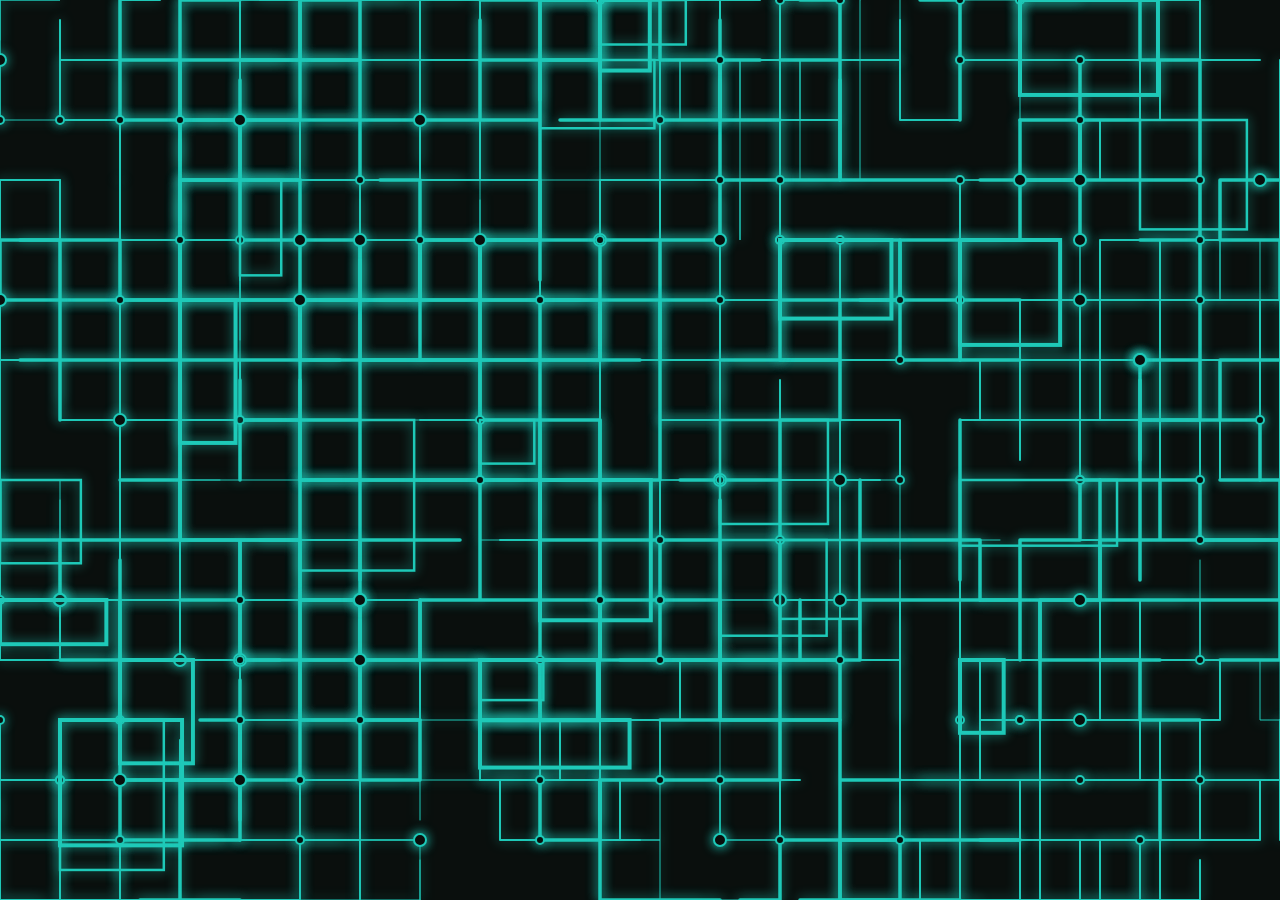
==== index.html @ e1546c5f "Update index.html" ====
<!DOCTYPE html>
<html lang="pt-BR">
<head>
  <meta charset="UTF-8">
  <meta name="viewport" content="width=device-width, initial-scale=1.0">
  <title>PCB Procedural</title>
  <style>
    body {
      margin: 0;
      background: #0a0f0d;
      overflow: hidden;
    }
    svg {
      width: 100vw;
      height: 100vh;
      display: block;
    }
    .trace {
      stroke: #1ec9b8;
      fill: none;
      stroke-linecap: round;
      stroke-linejoin: round;
      filter: drop-shadow(0 0 6px rgba(30,201,184,0.7));
      stroke-dasharray: 2000;
      stroke-dashoffset: 2000;
      animation: draw 60s linear infinite;
    }
    .pad {
      fill: #0a0f0d;
      stroke: #1ec9b8;
      stroke-width: 2;
      filter: drop-shadow(0 0 6px rgba(30,201,184,0.9));
    }
    .chip {
      fill: none;
      stroke: #1ec9b8;
      filter: drop-shadow(0 0 6px rgba(30,201,184,0.8));
    }
    @keyframes draw {
      0%   { stroke-dashoffset: 2000; opacity: 0; }
      20%  { opacity: 1; }
      60%  { stroke-dashoffset: 0; opacity: 1; }
      100% { stroke-dashoffset: 2000; opacity: 0; }
    }
  </style>
</head>
<body>
  <svg id="pcb"></svg>

  <script>
    function generatePCB(svgId, numTraces = 600, numPads = 120, numChips = 25) {
      const svg = document.getElementById(svgId);
      const w = window.innerWidth;
      const h = window.innerHeight;
      svg.setAttribute("viewBox", `0 0 ${w} ${h}`);
      const step = 60;

      function randCoord(max) {
        return Math.floor(Math.random() * (max / step)) * step;
      }

      // trilhas
      for (let i = 0; i < numTraces; i++) {
        let x = randCoord(w);
        let y = randCoord(h);
        let len = Math.floor(Math.random() * 30 + 20); // mais longas
        let d = `M${x} ${y}`;
        for (let j = 0; j < len; j++) {
          if (Math.random() > 0.5) {
            x += (Math.random() > 0.5 ? step : -step);
          } else {
            y += (Math.random() > 0.5 ? step : -step);
          }
          if (x < 0) x = 0;
          if (y < 0) y = 0;
          if (x > w) x = w;
          if (y > h) y = h;
          d += ` L${x} ${y}`;
        }
        const path = document.createElementNS("http://www.w3.org/2000/svg", "path");
        path.setAttribute("d", d);
        path.setAttribute("class", "trace");
        
        // espessura variável (mistura fina e grossa)
        const strokeWidth = Math.random() > 0.7 ? 3.5 : (Math.random() > 0.4 ? 2 : 1);
        path.style.strokeWidth = strokeWidth;

        // delays diferentes para não animar tudo junto
        path.style.animationDelay = `${Math.random() * 15}s`;
        svg.appendChild(path);
      }

      // pads
      for (let i = 0; i < numPads; i++) {
        const cx = randCoord(w);
        const cy = randCoord(h);
        const pad = document.createElementNS("http://www.w3.org/2000/svg", "circle");
        pad.setAttribute("cx", cx);
        pad.setAttribute("cy", cy);
        pad.setAttribute("r", Math.random() > 0.7 ? 6 : 4); // alguns maiores
        pad.setAttribute("class", "pad");
        svg.appendChild(pad);
      }

      // chips
      for (let i = 0; i < numChips; i++) {
        const x = randCoord(w - 100);
        const y = randCoord(h - 100);
        const chip = document.createElementNS("http://www.w3.org/2000/svg", "rect");
        chip.setAttribute("x", x);
        chip.setAttribute("y", y);
        chip.setAttribute("width", 40 + Math.random() * 120); // variados
        chip.setAttribute("height", 40 + Math.random() * 120);
        chip.setAttribute("class", "chip");
        chip.style.strokeWidth = Math.random() > 0.5 ? 2.5 : 4; // alguns mais grossos
        svg.appendChild(chip);
      }
    }

    generatePCB("pcb");
  </script>
</body>
</html>
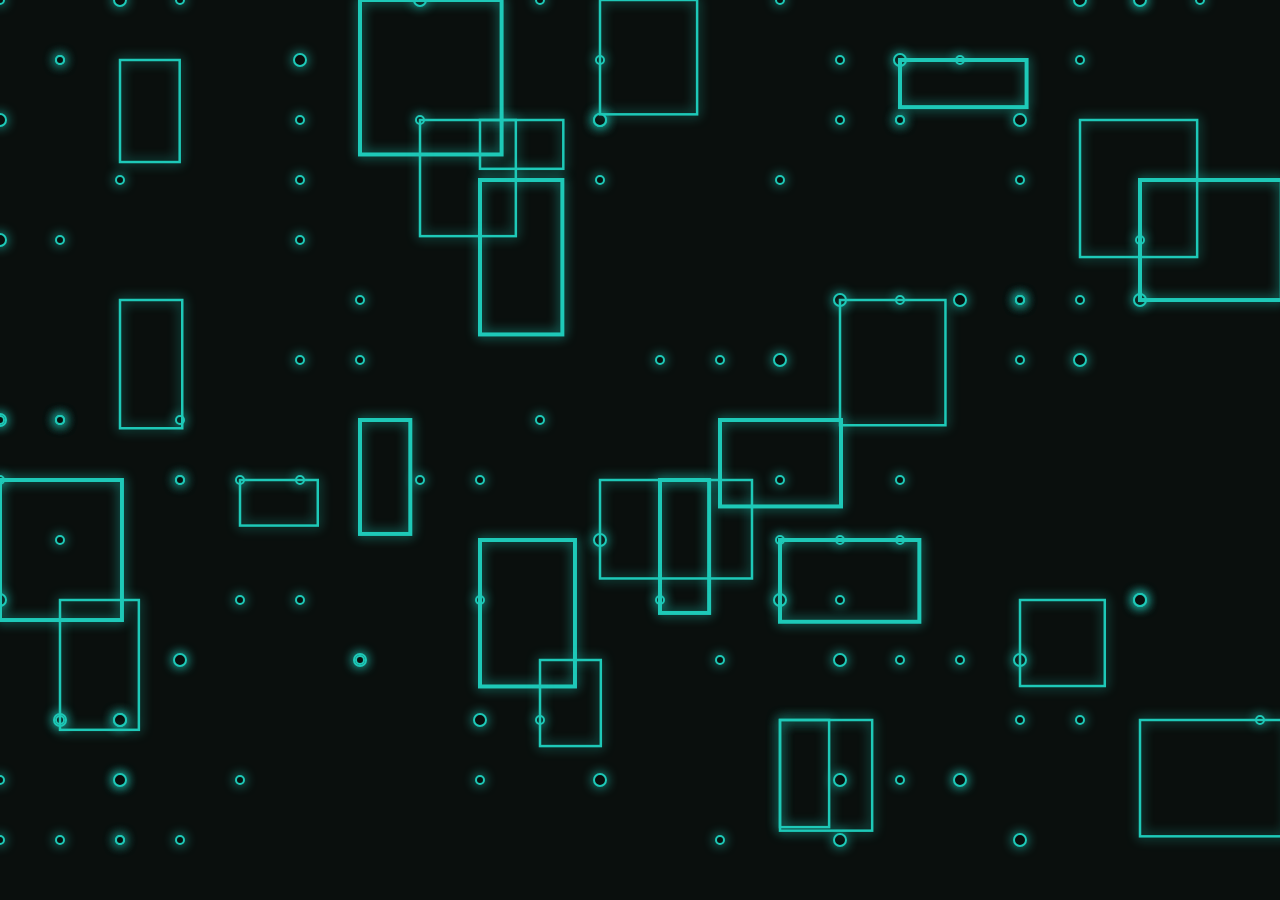
==== commit f2c22507: "Update index.html" ====
--- a/index.html
+++ b/index.html
@@ -21,9 +21,6 @@
       stroke-linecap: round;
       stroke-linejoin: round;
       filter: drop-shadow(0 0 6px rgba(30,201,184,0.7));
-      stroke-dasharray: 2000;
-      stroke-dashoffset: 2000;
-      animation: draw 60s linear infinite;
     }
     .pad {
       fill: #0a0f0d;
@@ -37,10 +34,8 @@
       filter: drop-shadow(0 0 6px rgba(30,201,184,0.8));
     }
     @keyframes draw {
-      0%   { stroke-dashoffset: 2000; opacity: 0; }
-      20%  { opacity: 1; }
-      60%  { stroke-dashoffset: 0; opacity: 1; }
-      100% { stroke-dashoffset: 2000; opacity: 0; }
+      from { stroke-dashoffset: var(--path-length); }
+      to   { stroke-dashoffset: 0; }
     }
   </style>
 </head>
@@ -48,7 +43,7 @@
   <svg id="pcb"></svg>
 
   <script>
-    function generatePCB(svgId, numTraces = 600, numPads = 120, numChips = 25) {
+    function generatePCB(svgId, numTraces = 400, numPads = 120, numChips = 25) {
       const svg = document.getElementById(svgId);
       const w = window.innerWidth;
       const h = window.innerHeight;
@@ -63,7 +58,7 @@
       for (let i = 0; i < numTraces; i++) {
         let x = randCoord(w);
         let y = randCoord(h);
-        let len = Math.floor(Math.random() * 30 + 20); // mais longas
+        let len = Math.floor(Math.random() * 40 + 20);
         let d = `M${x} ${y}`;
         for (let j = 0; j < len; j++) {
           if (Math.random() > 0.5) {
@@ -80,14 +75,22 @@
         const path = document.createElementNS("http://www.w3.org/2000/svg", "path");
         path.setAttribute("d", d);
         path.setAttribute("class", "trace");
-        
-        // espessura variável (mistura fina e grossa)
-        const strokeWidth = Math.random() > 0.7 ? 3.5 : (Math.random() > 0.4 ? 2 : 1);
+
+        const strokeWidth = Math.random() > 0.7 ? 3 : 1.5;
         path.style.strokeWidth = strokeWidth;
 
-        // delays diferentes para não animar tudo junto
-        path.style.animationDelay = `${Math.random() * 15}s`;
         svg.appendChild(path);
+
+        // calcula comprimento e aplica animação individual
+        const length = path.getTotalLength();
+        path.style.setProperty("--path-length", length);
+        path.style.strokeDasharray = length;
+        path.style.strokeDashoffset = length;
+
+        const duration = 20 + Math.random() * 25; // entre 20s e 45s
+        const delay = Math.random() * 15;
+
+        path.style.animation = `draw ${duration}s linear ${delay}s infinite alternate`;
       }
 
       // pads
@@ -97,7 +100,7 @@
         const pad = document.createElementNS("http://www.w3.org/2000/svg", "circle");
         pad.setAttribute("cx", cx);
         pad.setAttribute("cy", cy);
-        pad.setAttribute("r", Math.random() > 0.7 ? 6 : 4); // alguns maiores
+        pad.setAttribute("r", Math.random() > 0.7 ? 6 : 4);
         pad.setAttribute("class", "pad");
         svg.appendChild(pad);
       }
@@ -109,10 +112,10 @@
         const chip = document.createElementNS("http://www.w3.org/2000/svg", "rect");
         chip.setAttribute("x", x);
         chip.setAttribute("y", y);
-        chip.setAttribute("width", 40 + Math.random() * 120); // variados
+        chip.setAttribute("width", 40 + Math.random() * 120);
         chip.setAttribute("height", 40 + Math.random() * 120);
         chip.setAttribute("class", "chip");
-        chip.style.strokeWidth = Math.random() > 0.5 ? 2.5 : 4; // alguns mais grossos
+        chip.style.strokeWidth = Math.random() > 0.5 ? 2.5 : 4;
         svg.appendChild(chip);
       }
     }
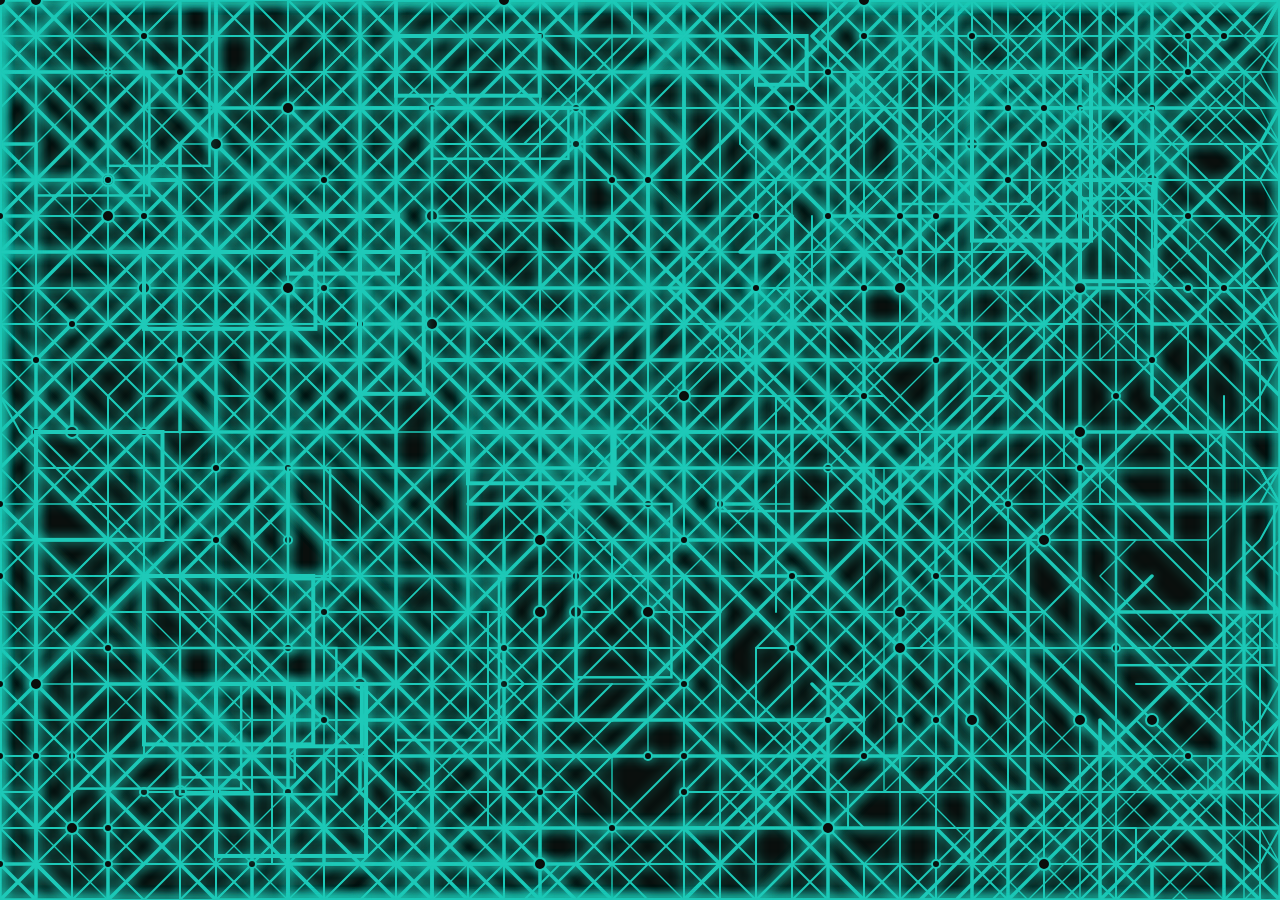
==== commit a7b00bdd: "Update index.html" ====
--- a/index.html
+++ b/index.html
@@ -1,126 +1,231 @@
 <!DOCTYPE html>
 <html lang="pt-BR">
 <head>
-  <meta charset="UTF-8">
-  <meta name="viewport" content="width=device-width, initial-scale=1.0">
-  <title>PCB Procedural</title>
-  <style>
-    body {
-      margin: 0;
-      background: #0a0f0d;
-      overflow: hidden;
-    }
-    svg {
-      width: 100vw;
-      height: 100vh;
-      display: block;
-    }
-    .trace {
-      stroke: #1ec9b8;
-      fill: none;
-      stroke-linecap: round;
-      stroke-linejoin: round;
-      filter: drop-shadow(0 0 6px rgba(30,201,184,0.7));
-    }
-    .pad {
-      fill: #0a0f0d;
-      stroke: #1ec9b8;
-      stroke-width: 2;
-      filter: drop-shadow(0 0 6px rgba(30,201,184,0.9));
-    }
-    .chip {
-      fill: none;
-      stroke: #1ec9b8;
-      filter: drop-shadow(0 0 6px rgba(30,201,184,0.8));
-    }
-    @keyframes draw {
-      from { stroke-dashoffset: var(--path-length); }
-      to   { stroke-dashoffset: 0; }
-    }
-  </style>
+<meta charset="UTF-8" />
+<meta name="viewport" content="width=device-width, initial-scale=1.0"/>
+<title>PCB Procedural Pro</title>
+<style>
+  :root{
+    /* VELOCIDADE GLOBAL: maior = mais lento */
+    --min-dur: 18s;
+    --max-dur: 42s;
+  }
+  html,body{
+    margin:0;
+    background:#0a0f0d;
+    overflow:hidden;
+    height:100%;
+  }
+  svg#pcb{
+    width:100vw;
+    height:100vh;
+    display:block;
+  }
+
+  /* Estilo base */
+  .trace{
+    stroke:#1ec9b8;
+    fill:none;
+    stroke-linecap:round;
+    stroke-linejoin:round;
+    filter:drop-shadow(0 0 6px rgba(30,201,184,.75));
+    will-change: stroke-dashoffset;
+    shape-rendering:geometricPrecision;
+  }
+  .trace.animated{
+    /* o JS seta --len, --dur, --delay por path */
+    stroke-dasharray: var(--len);
+    stroke-dashoffset: var(--len);
+    animation: grow var(--dur, 24s) linear var(--delay, 0s) infinite;
+  }
+  /* loop “cresce → some → recomeça” (sem voltar ao contrário) */
+  @keyframes grow{
+    0%   { stroke-dashoffset: var(--len); opacity:.0; }
+    6%   { opacity:1; }      /* fade-in rápido */
+    60%  { stroke-dashoffset: 0; opacity:1; }
+    100% { stroke-dashoffset: 0; opacity:0; } /* apaga no fim, reinicia suave */
+  }
+
+  .pad{
+    fill:#0a0f0d;
+    stroke:#1ec9b8;
+    stroke-width:2;
+    filter:drop-shadow(0 0 6px rgba(30,201,184,.9));
+  }
+  .chip{
+    fill:none;
+    stroke:#1ec9b8;
+    filter:drop-shadow(0 0 6px rgba(30,201,184,.85));
+  }
+</style>
 </head>
 <body>
   <svg id="pcb"></svg>
 
-  <script>
-    function generatePCB(svgId, numTraces = 400, numPads = 120, numChips = 25) {
-      const svg = document.getElementById(svgId);
-      const w = window.innerWidth;
-      const h = window.innerHeight;
-      svg.setAttribute("viewBox", `0 0 ${w} ${h}`);
-      const step = 60;
-
-      function randCoord(max) {
-        return Math.floor(Math.random() * (max / step)) * step;
+<script>
+(() => {
+  // ======= PARÂMETROS TUNÁVEIS =======
+  const NUM_TRACES        = 420;   // total de trilhas
+  const FRACTION_ANIMATED = 0.45;  // % das trilhas que animam; resto fica estático (fluidez)
+  const NUM_PADS          = 140;
+  const NUM_CHIPS         = 26;
+
+  const STEP              = 36;    // tamanho da grade (maior = “quadrados” maiores)
+  const MIN_SEGMENTS      = 28;    // cada trilha: de N a M passos
+  const MAX_SEGMENTS      = 64;
+
+  const ALLOW_DIAGONAL    = true;  // ativa 45°
+  const BRANCH_CHANCE     = 0.12;  // chance de ramificar a partir de um ponto da trilha
+  const BRANCH_MIN        = 10;    // tamanho mínimo do ramo
+  const BRANCH_MAX        = 28;
+
+  const LONG_RUN_CHANCE   = 0.55;  // chance de manter a direção por vários passos
+  const LONG_RUN_MIN      = 3;     // mínimo de passos numa direção
+  const LONG_RUN_MAX      = 9;
+
+  // ======= SETUP SVG =======
+  const svg = document.getElementById('pcb');
+  const W = window.innerWidth;
+  const H = window.innerHeight;
+  svg.setAttribute('viewBox', `0 0 ${W} ${H}`);
+
+  // ======= DIREÇÕES (90° + 45°) =======
+  const DIRS_90  = [[1,0],[-1,0],[0,1],[0,-1]];
+  const DIRS_45  = [[1,1],[-1,1],[1,-1],[-1,-1]];
+  const DIRS = ALLOW_DIAGONAL ? [...DIRS_90, ...DIRS_45] : DIRS_90;
+
+  // ======= FUNÇÕES AUX =======
+  const rnd = (min, max) => Math.random()*(max-min)+min;
+  const rndi = (min, max) => Math.floor(rnd(min, max+1));
+  const choice = arr => arr[Math.floor(Math.random()*arr.length)];
+
+  const toGrid = (v, max) => Math.min(Math.max(Math.round(v/STEP)*STEP, 0), max);
+
+  function randCoord(max){
+    return Math.floor(Math.random() * (max/STEP)) * STEP;
+  }
+
+  function clamp(x, min, max){ return x<min?min: x>max?max: x; }
+
+  // Constrói um caminho a partir de (x,y)
+  function buildPath(startX, startY, segments){
+    let x = toGrid(startX, W);
+    let y = toGrid(startY, H);
+    let d = `M${x} ${y}`;
+
+    let dir = choice(DIRS);
+    let runLeft = 0;
+
+    for (let i=0; i<segments; i++){
+      // define run-length (vários passos na mesma direção) pra ficar “avenida”
+      if (runLeft <= 0){
+        dir = choice(DIRS);
+        if (Math.random() < LONG_RUN_CHANCE){
+          runLeft = rndi(LONG_RUN_MIN, LONG_RUN_MAX);
+        } else {
+          runLeft = 1;
+        }
       }
-
-      // trilhas
-      for (let i = 0; i < numTraces; i++) {
-        let x = randCoord(w);
-        let y = randCoord(h);
-        let len = Math.floor(Math.random() * 40 + 20);
-        let d = `M${x} ${y}`;
-        for (let j = 0; j < len; j++) {
-          if (Math.random() > 0.5) {
-            x += (Math.random() > 0.5 ? step : -step);
-          } else {
-            y += (Math.random() > 0.5 ? step : -step);
-          }
-          if (x < 0) x = 0;
-          if (y < 0) y = 0;
-          if (x > w) x = w;
-          if (y > h) y = h;
-          d += ` L${x} ${y}`;
-        }
-        const path = document.createElementNS("http://www.w3.org/2000/svg", "path");
-        path.setAttribute("d", d);
-        path.setAttribute("class", "trace");
-
-        const strokeWidth = Math.random() > 0.7 ? 3 : 1.5;
-        path.style.strokeWidth = strokeWidth;
-
-        svg.appendChild(path);
-
-        // calcula comprimento e aplica animação individual
-        const length = path.getTotalLength();
-        path.style.setProperty("--path-length", length);
-        path.style.strokeDasharray = length;
-        path.style.strokeDashoffset = length;
-
-        const duration = 20 + Math.random() * 25; // entre 20s e 45s
-        const delay = Math.random() * 15;
-
-        path.style.animation = `draw ${duration}s linear ${delay}s infinite alternate`;
-      }
-
-      // pads
-      for (let i = 0; i < numPads; i++) {
-        const cx = randCoord(w);
-        const cy = randCoord(h);
-        const pad = document.createElementNS("http://www.w3.org/2000/svg", "circle");
-        pad.setAttribute("cx", cx);
-        pad.setAttribute("cy", cy);
-        pad.setAttribute("r", Math.random() > 0.7 ? 6 : 4);
-        pad.setAttribute("class", "pad");
-        svg.appendChild(pad);
-      }
-
-      // chips
-      for (let i = 0; i < numChips; i++) {
-        const x = randCoord(w - 100);
-        const y = randCoord(h - 100);
-        const chip = document.createElementNS("http://www.w3.org/2000/svg", "rect");
-        chip.setAttribute("x", x);
-        chip.setAttribute("y", y);
-        chip.setAttribute("width", 40 + Math.random() * 120);
-        chip.setAttribute("height", 40 + Math.random() * 120);
-        chip.setAttribute("class", "chip");
-        chip.style.strokeWidth = Math.random() > 0.5 ? 2.5 : 4;
-        svg.appendChild(chip);
-      }
+      runLeft--;
+
+      x += dir[0] * STEP;
+      y += dir[1] * STEP;
+
+      // Limites (mantém dentro da tela)
+      x = clamp(x, 0, W);
+      y = clamp(y, 0, H);
+
+      d += ` L${x} ${y}`;
     }
-
-    generatePCB("pcb");
-  </script>
+    return { d, endX:x, endY:y };
+  }
+
+  // Cria um <path> e aplica estilos/anim
+  function addPath(d, animated=true){
+    const p = document.createElementNS('http://www.w3.org/2000/svg','path');
+    p.setAttribute('d', d);
+    p.setAttribute('class', 'trace');
+
+    // espessura variável
+    const sw = Math.random() < .2 ? 3.5 : (Math.random()<.6 ? 2 : 1.4);
+    p.style.strokeWidth = sw;
+
+    svg.appendChild(p);
+
+    // comprimento real p/ animação suave
+    const len = p.getTotalLength() || 1;
+    if (animated){
+      // duração e atraso aleatórios (respeita CSS vars se quiser)
+      const minDur = parseFloat(getComputedStyle(document.documentElement).getPropertyValue('--min-dur')) || 18;
+      const maxDur = parseFloat(getComputedStyle(document.documentElement).getPropertyValue('--max-dur')) || 42;
+      const dur   = rnd(minDur, maxDur).toFixed(2) + 's';
+      const delay = rnd(0, 12).toFixed(2) + 's';
+
+      p.style.setProperty('--len', len);
+      p.style.setProperty('--dur', dur);
+      p.style.setProperty('--delay', delay);
+      p.classList.add('animated');
+    } else {
+      // estático já desenhado
+      p.style.strokeDasharray = len;
+      p.style.strokeDashoffset = 0;
+    }
+
+    return p;
+  }
+
+  // ======= GERAÇÃO DE TRILHAS COM RAMIFICAÇÃO =======
+  const pathsForAnim = []; // guardo só uma fração para animar
+
+  for (let i=0; i<NUM_TRACES; i++){
+    const segs = rndi(MIN_SEGMENTS, MAX_SEGMENTS);
+    const { d, endX, endY } = buildPath(randCoord(W), randCoord(H), segs);
+
+    // Decide se essa entra no grupo animado
+    const willAnimate = (Math.random() < FRACTION_ANIMATED);
+    const base = addPath(d, willAnimate);
+    if (willAnimate) pathsForAnim.push(base);
+
+    // Ramificação simples (1 filho curto a partir de um ponto do caminho)
+    if (Math.random() < BRANCH_CHANCE){
+      // escolhe um ponto “no meio” do caminho base
+      // aproximamos pegando o endX/endY com um pequeno desvio
+      const bx = clamp(endX + choice([-1,1])*STEP* rndi(1,2), 0, W);
+      const by = clamp(endY + choice([-1,1])*STEP* rndi(1,2), 0, H);
+      const bsegs = rndi(BRANCH_MIN, BRANCH_MAX);
+      const child = buildPath(bx, by, bsegs);
+      const childAnimated = (Math.random() < FRACTION_ANIMATED);
+      const childPath = addPath(child.d, childAnimated);
+      if (childAnimated) pathsForAnim.push(childPath);
+    }
+  }
+
+  // ======= PADS E CHIPS =======
+  for (let i=0; i<NUM_PADS; i++){
+    const cx = randCoord(W);
+    const cy = randCoord(H);
+    const pad = document.createElementNS('http://www.w3.org/2000/svg','circle');
+    pad.setAttribute('cx', cx);
+    pad.setAttribute('cy', cy);
+    pad.setAttribute('r', Math.random()<.25 ? 6 : 4);
+    pad.setAttribute('class','pad');
+    svg.appendChild(pad);
+  }
+
+  for (let i=0; i<NUM_CHIPS; i++){
+    const x = randCoord(W-120);
+    const y = randCoord(H-120);
+    const chip = document.createElementNS('http://www.w3.org/2000/svg','rect');
+    chip.setAttribute('x', x);
+    chip.setAttribute('y', y);
+    chip.setAttribute('width',  40 + Math.random()*140);
+    chip.setAttribute('height', 40 + Math.random()*140);
+    chip.setAttribute('class','chip');
+    chip.style.strokeWidth = Math.random() < .5 ? 2.5 : 4;
+    svg.appendChild(chip);
+  }
+
+})();
+</script>
 </body>
 </html>
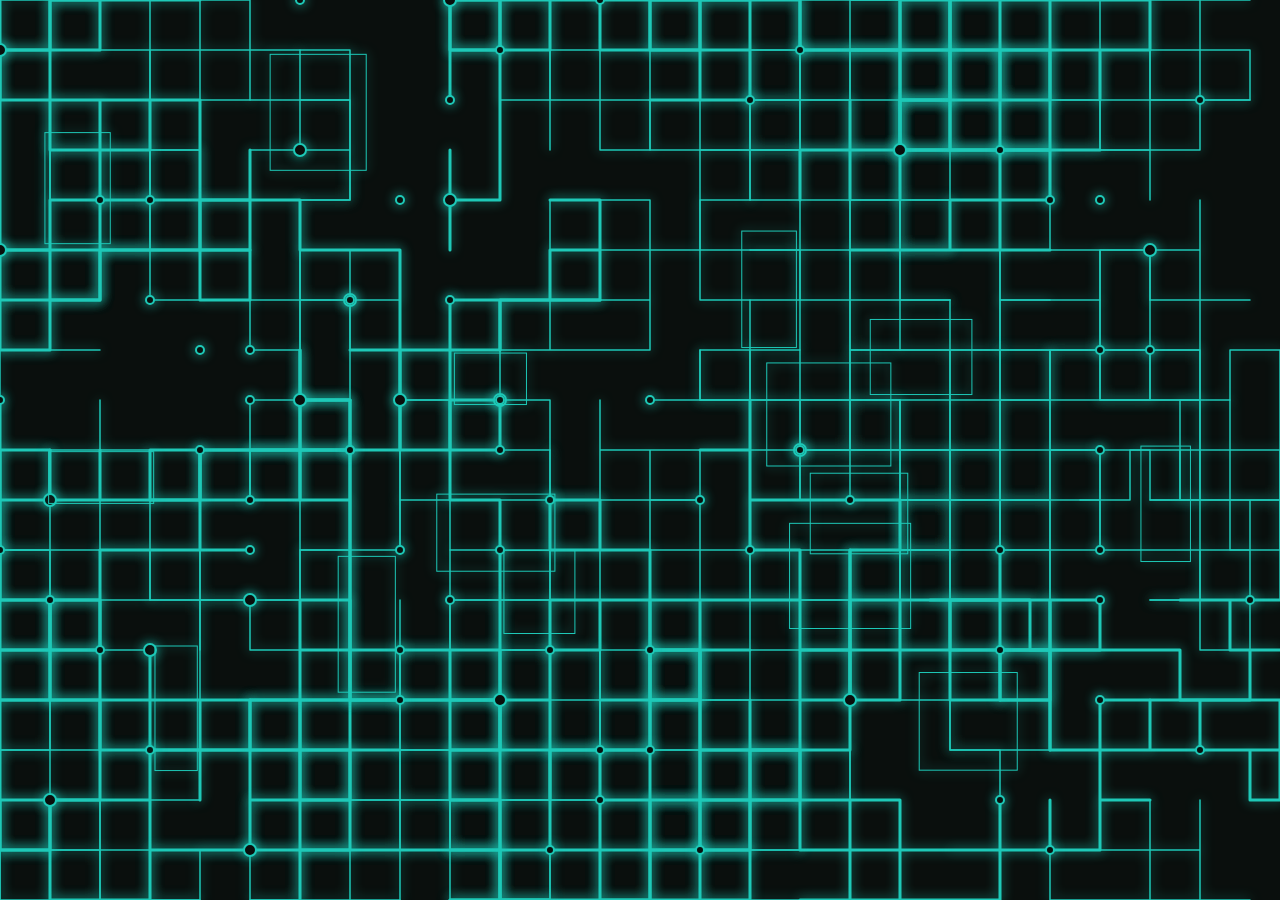
==== commit d1ac1120: "Update index.html" ====
--- a/index.html
+++ b/index.html
@@ -3,12 +3,11 @@
 <head>
 <meta charset="UTF-8" />
 <meta name="viewport" content="width=device-width, initial-scale=1.0"/>
-<title>PCB Procedural Pro</title>
+<title>PCB Procedural Ajustado</title>
 <style>
   :root{
-    /* VELOCIDADE GLOBAL: maior = mais lento */
-    --min-dur: 18s;
-    --max-dur: 42s;
+    --min-dur: 20s;
+    --max-dur: 40s;
   }
   html,body{
     margin:0;
@@ -22,28 +21,23 @@
     display:block;
   }
 
-  /* Estilo base */
   .trace{
     stroke:#1ec9b8;
     fill:none;
     stroke-linecap:round;
     stroke-linejoin:round;
     filter:drop-shadow(0 0 6px rgba(30,201,184,.75));
-    will-change: stroke-dashoffset;
-    shape-rendering:geometricPrecision;
   }
   .trace.animated{
-    /* o JS seta --len, --dur, --delay por path */
     stroke-dasharray: var(--len);
     stroke-dashoffset: var(--len);
     animation: grow var(--dur, 24s) linear var(--delay, 0s) infinite;
   }
-  /* loop “cresce → some → recomeça” (sem voltar ao contrário) */
   @keyframes grow{
     0%   { stroke-dashoffset: var(--len); opacity:.0; }
-    6%   { opacity:1; }      /* fade-in rápido */
+    10%  { opacity:1; }
     60%  { stroke-dashoffset: 0; opacity:1; }
-    100% { stroke-dashoffset: 0; opacity:0; } /* apaga no fim, reinicia suave */
+    100% { stroke-dashoffset: 0; opacity:0; }
   }
 
   .pad{
@@ -64,167 +58,92 @@
 
 <script>
 (() => {
-  // ======= PARÂMETROS TUNÁVEIS =======
-  const NUM_TRACES        = 420;   // total de trilhas
-  const FRACTION_ANIMATED = 0.45;  // % das trilhas que animam; resto fica estático (fluidez)
-  const NUM_PADS          = 140;
-  const NUM_CHIPS         = 26;
+  // ======= PARÂMETROS =======
+  const NUM_TRACES        = 200;   // menos trilhas
+  const FRACTION_ANIMATED = 0.5;   // metade animada
+  const NUM_PADS          = 80;
+  const NUM_CHIPS         = 15;
 
-  const STEP              = 36;    // tamanho da grade (maior = “quadrados” maiores)
-  const MIN_SEGMENTS      = 28;    // cada trilha: de N a M passos
-  const MAX_SEGMENTS      = 64;
+  const STEP              = 50;    // maior = “quadrados” maiores
+  const MIN_SEGMENTS      = 20;
+  const MAX_SEGMENTS      = 45;
 
-  const ALLOW_DIAGONAL    = true;  // ativa 45°
-  const BRANCH_CHANCE     = 0.12;  // chance de ramificar a partir de um ponto da trilha
-  const BRANCH_MIN        = 10;    // tamanho mínimo do ramo
-  const BRANCH_MAX        = 28;
+  const DIRS = [[1,0],[-1,0],[0,1],[0,-1]]; // só 90°
 
-  const LONG_RUN_CHANCE   = 0.55;  // chance de manter a direção por vários passos
-  const LONG_RUN_MIN      = 3;     // mínimo de passos numa direção
-  const LONG_RUN_MAX      = 9;
+  const rnd = (min, max) => Math.random()*(max-min)+min;
+  const rndi = (min, max) => Math.floor(rnd(min, max+1));
+  const choice = arr => arr[Math.floor(Math.random()*arr.length)];
 
-  // ======= SETUP SVG =======
+  const clamp = (x, min, max)=> x<min?min: x>max?max: x;
+
   const svg = document.getElementById('pcb');
   const W = window.innerWidth;
   const H = window.innerHeight;
   svg.setAttribute('viewBox', `0 0 ${W} ${H}`);
 
-  // ======= DIREÇÕES (90° + 45°) =======
-  const DIRS_90  = [[1,0],[-1,0],[0,1],[0,-1]];
-  const DIRS_45  = [[1,1],[-1,1],[1,-1],[-1,-1]];
-  const DIRS = ALLOW_DIAGONAL ? [...DIRS_90, ...DIRS_45] : DIRS_90;
-
-  // ======= FUNÇÕES AUX =======
-  const rnd = (min, max) => Math.random()*(max-min)+min;
-  const rndi = (min, max) => Math.floor(rnd(min, max+1));
-  const choice = arr => arr[Math.floor(Math.random()*arr.length)];
-
-  const toGrid = (v, max) => Math.min(Math.max(Math.round(v/STEP)*STEP, 0), max);
-
-  function randCoord(max){
-    return Math.floor(Math.random() * (max/STEP)) * STEP;
+  function buildPath(startX, startY, segments){
+    let x = Math.floor(startX/STEP)*STEP;
+    let y = Math.floor(startY/STEP)*STEP;
+    let d = `M${x} ${y}`;
+    for (let i=0; i<segments; i++){
+      let dir = choice(DIRS);
+      x += dir[0]*STEP;
+      y += dir[1]*STEP;
+      x = clamp(x,0,W);
+      y = clamp(y,0,H);
+      d += ` L${x} ${y}`;
+    }
+    return d;
   }
 
-  function clamp(x, min, max){ return x<min?min: x>max?max: x; }
-
-  // Constrói um caminho a partir de (x,y)
-  function buildPath(startX, startY, segments){
-    let x = toGrid(startX, W);
-    let y = toGrid(startY, H);
-    let d = `M${x} ${y}`;
-
-    let dir = choice(DIRS);
-    let runLeft = 0;
-
-    for (let i=0; i<segments; i++){
-      // define run-length (vários passos na mesma direção) pra ficar “avenida”
-      if (runLeft <= 0){
-        dir = choice(DIRS);
-        if (Math.random() < LONG_RUN_CHANCE){
-          runLeft = rndi(LONG_RUN_MIN, LONG_RUN_MAX);
-        } else {
-          runLeft = 1;
-        }
-      }
-      runLeft--;
-
-      x += dir[0] * STEP;
-      y += dir[1] * STEP;
-
-      // Limites (mantém dentro da tela)
-      x = clamp(x, 0, W);
-      y = clamp(y, 0, H);
-
-      d += ` L${x} ${y}`;
-    }
-    return { d, endX:x, endY:y };
-  }
-
-  // Cria um <path> e aplica estilos/anim
-  function addPath(d, animated=true){
+  function addPath(d, animated){
     const p = document.createElementNS('http://www.w3.org/2000/svg','path');
     p.setAttribute('d', d);
-    p.setAttribute('class', 'trace');
-
-    // espessura variável
-    const sw = Math.random() < .2 ? 3.5 : (Math.random()<.6 ? 2 : 1.4);
-    p.style.strokeWidth = sw;
-
+    p.setAttribute('class','trace');
+    p.style.strokeWidth = Math.random()<.3 ? 3 : 1.5;
     svg.appendChild(p);
 
-    // comprimento real p/ animação suave
-    const len = p.getTotalLength() || 1;
-    if (animated){
-      // duração e atraso aleatórios (respeita CSS vars se quiser)
-      const minDur = parseFloat(getComputedStyle(document.documentElement).getPropertyValue('--min-dur')) || 18;
-      const maxDur = parseFloat(getComputedStyle(document.documentElement).getPropertyValue('--max-dur')) || 42;
-      const dur   = rnd(minDur, maxDur).toFixed(2) + 's';
-      const delay = rnd(0, 12).toFixed(2) + 's';
-
+    const len = p.getTotalLength();
+    if(animated){
+      const dur = rnd(20,40).toFixed(2)+'s';
+      const delay = rnd(0,20).toFixed(2)+'s';
       p.style.setProperty('--len', len);
       p.style.setProperty('--dur', dur);
       p.style.setProperty('--delay', delay);
       p.classList.add('animated');
-    } else {
-      // estático já desenhado
+    }else{
       p.style.strokeDasharray = len;
       p.style.strokeDashoffset = 0;
     }
-
-    return p;
   }
 
-  // ======= GERAÇÃO DE TRILHAS COM RAMIFICAÇÃO =======
-  const pathsForAnim = []; // guardo só uma fração para animar
-
-  for (let i=0; i<NUM_TRACES; i++){
-    const segs = rndi(MIN_SEGMENTS, MAX_SEGMENTS);
-    const { d, endX, endY } = buildPath(randCoord(W), randCoord(H), segs);
-
-    // Decide se essa entra no grupo animado
-    const willAnimate = (Math.random() < FRACTION_ANIMATED);
-    const base = addPath(d, willAnimate);
-    if (willAnimate) pathsForAnim.push(base);
-
-    // Ramificação simples (1 filho curto a partir de um ponto do caminho)
-    if (Math.random() < BRANCH_CHANCE){
-      // escolhe um ponto “no meio” do caminho base
-      // aproximamos pegando o endX/endY com um pequeno desvio
-      const bx = clamp(endX + choice([-1,1])*STEP* rndi(1,2), 0, W);
-      const by = clamp(endY + choice([-1,1])*STEP* rndi(1,2), 0, H);
-      const bsegs = rndi(BRANCH_MIN, BRANCH_MAX);
-      const child = buildPath(bx, by, bsegs);
-      const childAnimated = (Math.random() < FRACTION_ANIMATED);
-      const childPath = addPath(child.d, childAnimated);
-      if (childAnimated) pathsForAnim.push(childPath);
-    }
+  for(let i=0;i<NUM_TRACES;i++){
+    const d = buildPath(Math.random()*W, Math.random()*H, rndi(MIN_SEGMENTS,MAX_SEGMENTS));
+    addPath(d, Math.random()<FRACTION_ANIMATED);
   }
 
-  // ======= PADS E CHIPS =======
-  for (let i=0; i<NUM_PADS; i++){
-    const cx = randCoord(W);
-    const cy = randCoord(H);
+  for(let i=0;i<NUM_PADS;i++){
+    const cx = Math.floor(Math.random()*W/STEP)*STEP;
+    const cy = Math.floor(Math.random()*H/STEP)*STEP;
     const pad = document.createElementNS('http://www.w3.org/2000/svg','circle');
     pad.setAttribute('cx', cx);
     pad.setAttribute('cy', cy);
-    pad.setAttribute('r', Math.random()<.25 ? 6 : 4);
+    pad.setAttribute('r', Math.random()<.2 ? 6 : 4);
     pad.setAttribute('class','pad');
     svg.appendChild(pad);
   }
 
-  for (let i=0; i<NUM_CHIPS; i++){
-    const x = randCoord(W-120);
-    const y = randCoord(H-120);
+  for(let i=0;i<NUM_CHIPS;i++){
+    const x = Math.random()*(W-100);
+    const y = Math.random()*(H-100);
     const chip = document.createElementNS('http://www.w3.org/2000/svg','rect');
     chip.setAttribute('x', x);
     chip.setAttribute('y', y);
-    chip.setAttribute('width',  40 + Math.random()*140);
-    chip.setAttribute('height', 40 + Math.random()*140);
+    chip.setAttribute('width', 40+Math.random()*100);
+    chip.setAttribute('height',40+Math.random()*100);
     chip.setAttribute('class','chip');
-    chip.style.strokeWidth = Math.random() < .5 ? 2.5 : 4;
     svg.appendChild(chip);
   }
-
 })();
 </script>
 </body>
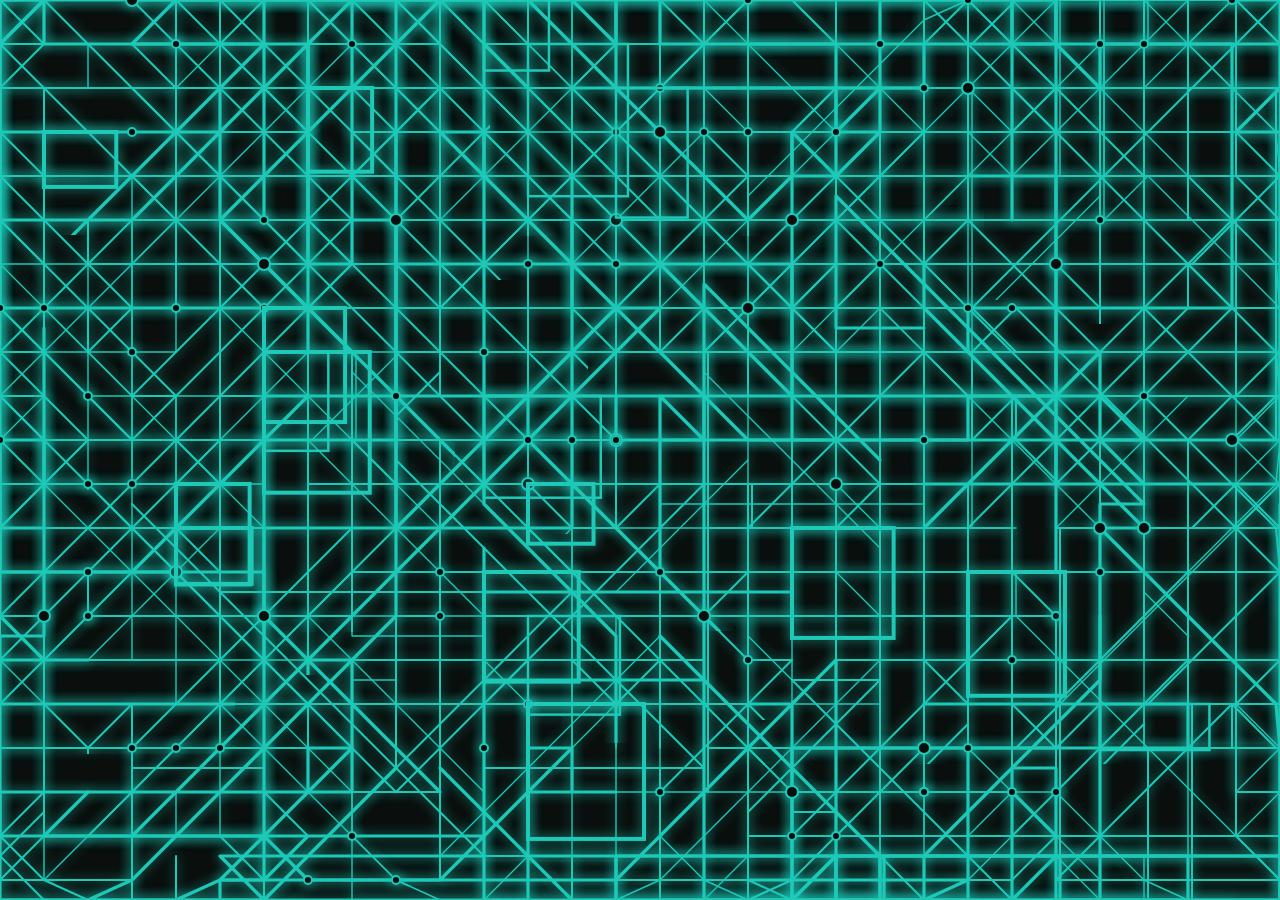
==== commit bca75ac6: "Update index.html" ====
--- a/index.html
+++ b/index.html
@@ -3,19 +3,22 @@
 <head>
 <meta charset="UTF-8" />
 <meta name="viewport" content="width=device-width, initial-scale=1.0"/>
-<title>PCB Procedural Ajustado</title>
+<title>PCB Procedural – grow from empty</title>
 <style>
   :root{
-    --min-dur: 20s;
-    --max-dur: 40s;
-  }
-  html,body{
+    /* janelas de tempo (ajuste à vontade) */
+    --min-dur: 10s;   /* duração mínima da animação de cada trilha */
+    --max-dur: 22s;   /* duração máxima da animação de cada trilha */
+    --build-window: 26s; /* atraso máx. para escalonar o início (stagger) */
+  }
+
+  html, body {
+    height:100%;
     margin:0;
     background:#0a0f0d;
     overflow:hidden;
-    height:100%;
-  }
-  svg#pcb{
+  }
+  svg#pcb {
     width:100vw;
     height:100vh;
     display:block;
@@ -27,15 +30,33 @@
     stroke-linecap:round;
     stroke-linejoin:round;
     filter:drop-shadow(0 0 6px rgba(30,201,184,.75));
-  }
-  .trace.animated{
+    will-change: stroke-dashoffset, opacity;
+    shape-rendering:geometricPrecision;
+  }
+
+  /* cresce e FICA desenhado (sem piscar) */
+  .trace.grow {
     stroke-dasharray: var(--len);
     stroke-dashoffset: var(--len);
-    animation: grow var(--dur, 24s) linear var(--delay, 0s) infinite;
-  }
-  @keyframes grow{
-    0%   { stroke-dashoffset: var(--len); opacity:.0; }
+    animation: growHold var(--dur, 16s) linear var(--delay, 0s) forwards;
+  }
+
+  /* se quiser looping depois, troque 'grow' por 'loop' no JS */
+  .trace.loop {
+    stroke-dasharray: var(--len);
+    stroke-dashoffset: var(--len);
+    animation: growLoop var(--dur, 16s) linear var(--delay, 0s) infinite;
+  }
+
+  @keyframes growHold {
+    0%   { stroke-dashoffset: var(--len); opacity:0; }
     10%  { opacity:1; }
+    100% { stroke-dashoffset: 0; opacity:1; }
+  }
+
+  @keyframes growLoop {
+    0%   { stroke-dashoffset: var(--len); opacity:0; }
+    12%  { opacity:1; }
     60%  { stroke-dashoffset: 0; opacity:1; }
     100% { stroke-dashoffset: 0; opacity:0; }
   }
@@ -57,91 +78,123 @@
   <svg id="pcb"></svg>
 
 <script>
-(() => {
-  // ======= PARÂMETROS =======
-  const NUM_TRACES        = 200;   // menos trilhas
-  const FRACTION_ANIMATED = 0.5;   // metade animada
-  const NUM_PADS          = 80;
-  const NUM_CHIPS         = 15;
-
-  const STEP              = 50;    // maior = “quadrados” maiores
-  const MIN_SEGMENTS      = 20;
-  const MAX_SEGMENTS      = 45;
-
-  const DIRS = [[1,0],[-1,0],[0,1],[0,-1]]; // só 90°
-
-  const rnd = (min, max) => Math.random()*(max-min)+min;
-  const rndi = (min, max) => Math.floor(rnd(min, max+1));
-  const choice = arr => arr[Math.floor(Math.random()*arr.length)];
-
-  const clamp = (x, min, max)=> x<min?min: x>max?max: x;
-
+(function () {
+  /* ====================== PARÂMETROS ====================== */
+  const NUM_TRACES   = 220;  // densidade de trilhas
+  const NUM_PADS     = 90;
+  const NUM_CHIPS    = 18;
+
+  const STEP         = 44;   // tamanho da malha (maior = quadrados maiores)
+  const MIN_SEGS     = 22;   // segmentos por trilha (comprimento)
+  const MAX_SEGS     = 52;
+
+  const DIAG_PROB    = 0.22; // probabilidade de escolher 45° (mistura com 90°)
+  const LONG_RUN_P   = 0.55; // prob. de “avenida longa” na mesma direção
+  const LONG_RUN_MIN = 3;
+  const LONG_RUN_MAX = 8;
+
+  const LOOP         = false; // FALSE = cresce e fica / TRUE = cresce, some e reinicia
+
+  /* ====================== SETUP SVG ====================== */
   const svg = document.getElementById('pcb');
   const W = window.innerWidth;
   const H = window.innerHeight;
   svg.setAttribute('viewBox', `0 0 ${W} ${H}`);
 
-  function buildPath(startX, startY, segments){
-    let x = Math.floor(startX/STEP)*STEP;
-    let y = Math.floor(startY/STEP)*STEP;
+  /* ====================== HELPERS ====================== */
+  const rnd   = (a,b)=>Math.random()*(b-a)+a;
+  const rndi  = (a,b)=>Math.floor(rnd(a,b+1));
+  const clamp = (x,min,max)=> x<min?min: x>max?max: x;
+
+  const DIRS90 = [[1,0],[-1,0],[0,1],[0,-1]];
+  const DIRS45 = [[1,1],[-1,1],[1,-1],[-1,-1]];
+  const pick90 = ()=>DIRS90[Math.floor(Math.random()*DIRS90.length)];
+  const pick45 = ()=>DIRS45[Math.floor(Math.random()*DIRS45.length)];
+
+  const gx = v => Math.floor(v/STEP)*STEP;
+  const gy = v => Math.floor(v/STEP)*STEP;
+
+  function buildPath(x0, y0, segs){
+    let x = gx(x0), y = gy(y0);
     let d = `M${x} ${y}`;
-    for (let i=0; i<segments; i++){
-      let dir = choice(DIRS);
+    let runLeft = 0;
+    let dir = pick90();
+
+    for (let i=0;i<segs;i++){
+      if (runLeft<=0){
+        dir = (Math.random()<DIAG_PROB) ? pick45() : pick90();
+        runLeft = (Math.random()<LONG_RUN_P) ? rndi(LONG_RUN_MIN, LONG_RUN_MAX) : 1;
+      }
+      runLeft--;
+
       x += dir[0]*STEP;
       y += dir[1]*STEP;
-      x = clamp(x,0,W);
-      y = clamp(y,0,H);
+      x = clamp(x, 0, W);
+      y = clamp(y, 0, H);
       d += ` L${x} ${y}`;
     }
     return d;
   }
 
-  function addPath(d, animated){
+  function addPath(d, animate=true){
     const p = document.createElementNS('http://www.w3.org/2000/svg','path');
     p.setAttribute('d', d);
-    p.setAttribute('class','trace');
-    p.style.strokeWidth = Math.random()<.3 ? 3 : 1.5;
+    p.setAttribute('class', 'trace');
+
+    // espessuras variadas
+    const sw = Math.random()<.22 ? 3.2 : (Math.random()<.6 ? 2 : 1.4);
+    p.style.strokeWidth = sw;
     svg.appendChild(p);
 
-    const len = p.getTotalLength();
-    if(animated){
-      const dur = rnd(20,40).toFixed(2)+'s';
-      const delay = rnd(0,20).toFixed(2)+'s';
-      p.style.setProperty('--len', len);
+    // comprimento real e animação escalonada
+    const len = p.getTotalLength() || 1;
+    const minDur   = parseFloat(getComputedStyle(document.documentElement).getPropertyValue('--min-dur')) || 10;
+    const maxDur   = parseFloat(getComputedStyle(document.documentElement).getPropertyValue('--max-dur')) || 22;
+    const buildWin = parseFloat(getComputedStyle(document.documentElement).getPropertyValue('--build-window')) || 26;
+
+    p.style.setProperty('--len', len);
+    if (animate){
+      const dur   = rnd(minDur, maxDur).toFixed(2)+'s';
+      const delay = rnd(0, buildWin).toFixed(2)+'s';
       p.style.setProperty('--dur', dur);
       p.style.setProperty('--delay', delay);
-      p.classList.add('animated');
-    }else{
+      p.classList.add(LOOP ? 'loop' : 'grow'); // decide o tipo
+    } else {
+      // se algum dia quiser trilha estática desde o começo:
       p.style.strokeDasharray = len;
-      p.style.strokeDashoffset = 0;
+      p.style.strokeDashoffset = len; // começa escondida
+      // e pode animar depois via JS se precisar
     }
-  }
-
-  for(let i=0;i<NUM_TRACES;i++){
-    const d = buildPath(Math.random()*W, Math.random()*H, rndi(MIN_SEGMENTS,MAX_SEGMENTS));
-    addPath(d, Math.random()<FRACTION_ANIMATED);
-  }
-
-  for(let i=0;i<NUM_PADS;i++){
-    const cx = Math.floor(Math.random()*W/STEP)*STEP;
-    const cy = Math.floor(Math.random()*H/STEP)*STEP;
+    return p;
+  }
+
+  /* ====================== GERAÇÃO ====================== */
+  for (let i=0;i<NUM_TRACES;i++){
+    const d = buildPath(Math.random()*W, Math.random()*H, rndi(MIN_SEGS, MAX_SEGS));
+    addPath(d, true); // todas animam (começa VAZIO e vai preenchendo)
+  }
+
+  for (let i=0;i<NUM_PADS;i++){
+    const cx = gx(Math.random()*W);
+    const cy = gy(Math.random()*H);
     const pad = document.createElementNS('http://www.w3.org/2000/svg','circle');
     pad.setAttribute('cx', cx);
     pad.setAttribute('cy', cy);
-    pad.setAttribute('r', Math.random()<.2 ? 6 : 4);
+    pad.setAttribute('r', Math.random()<.25 ? 6 : 4);
     pad.setAttribute('class','pad');
     svg.appendChild(pad);
   }
 
-  for(let i=0;i<NUM_CHIPS;i++){
-    const x = Math.random()*(W-100);
-    const y = Math.random()*(H-100);
+  for (let i=0;i<NUM_CHIPS;i++){
+    const x = gx(Math.random()*(W-120));
+    const y = gy(Math.random()*(H-120));
     const chip = document.createElementNS('http://www.w3.org/2000/svg','rect');
     chip.setAttribute('x', x);
     chip.setAttribute('y', y);
-    chip.setAttribute('width', 40+Math.random()*100);
-    chip.setAttribute('height',40+Math.random()*100);
+    chip.setAttribute('width',  40 + Math.random()*120);
+    chip.setAttribute('height', 40 + Math.random()*120);
     chip.setAttribute('class','chip');
+    chip.style.strokeWidth = Math.random()<.5 ? 2.5 : 4;
     svg.appendChild(chip);
   }
 })();
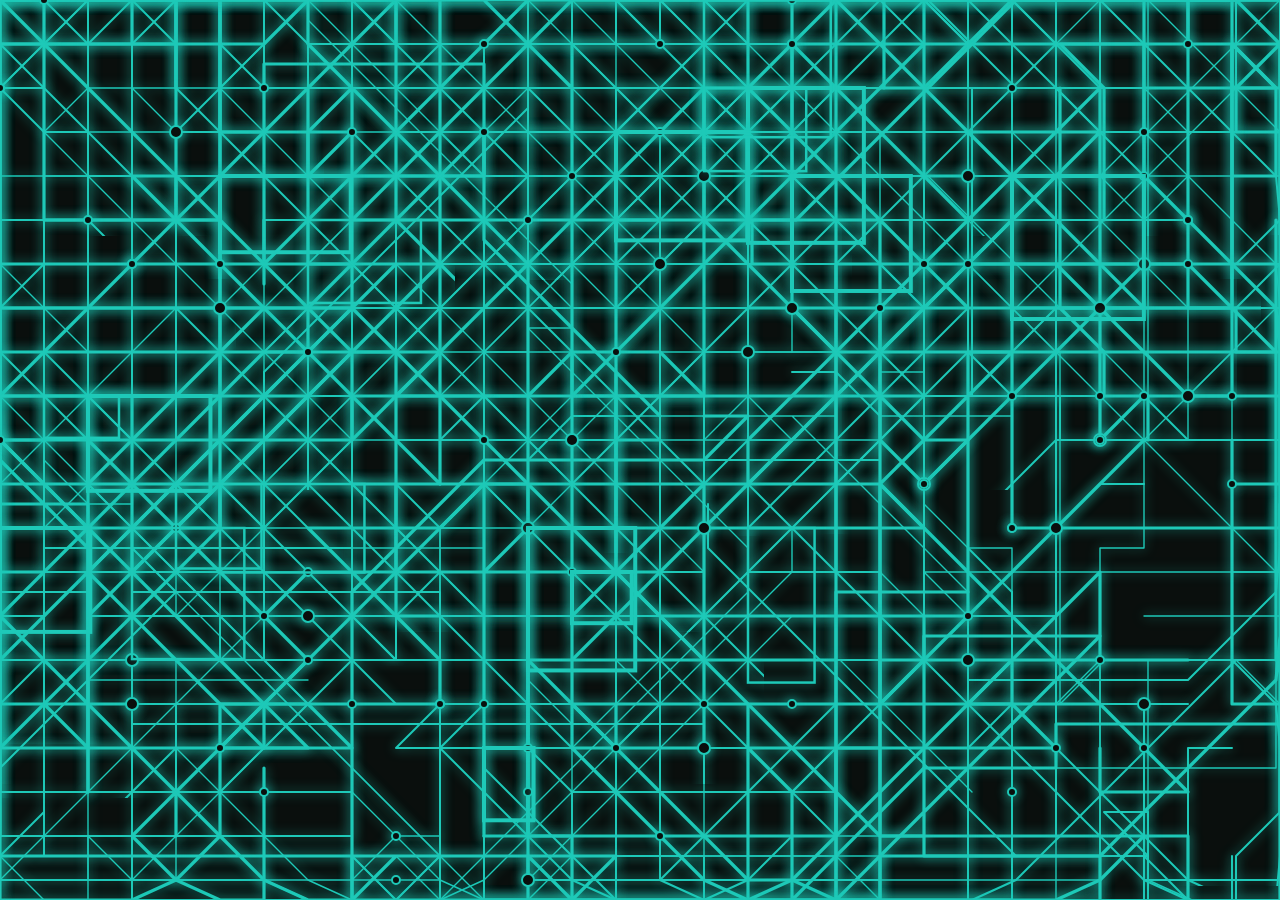
==== commit 9c7800ec: "Update index.html" ====
--- a/index.html
+++ b/index.html
@@ -36,10 +36,16 @@
 
   /* cresce e FICA desenhado (sem piscar) */
   .trace.grow {
-    stroke-dasharray: var(--len);
-    stroke-dashoffset: var(--len);
-    animation: growHold var(--dur, 16s) linear var(--delay, 0s) forwards;
-  }
+  stroke-dasharray: var(--len);
+  stroke-dashoffset: var(--len);
+  animation: growHold var(--dur, 16s) linear var(--delay, 0s) forwards;
+}
+
+@keyframes growHold {
+  0%   { stroke-dashoffset: var(--len); opacity:0; }
+  10%  { opacity:1; }
+  100% { stroke-dashoffset: 0; opacity:1; }  /* nunca volta pra 0 de opacidade */
+}
 
   /* se quiser looping depois, troque 'grow' por 'loop' no JS */
   .trace.loop {
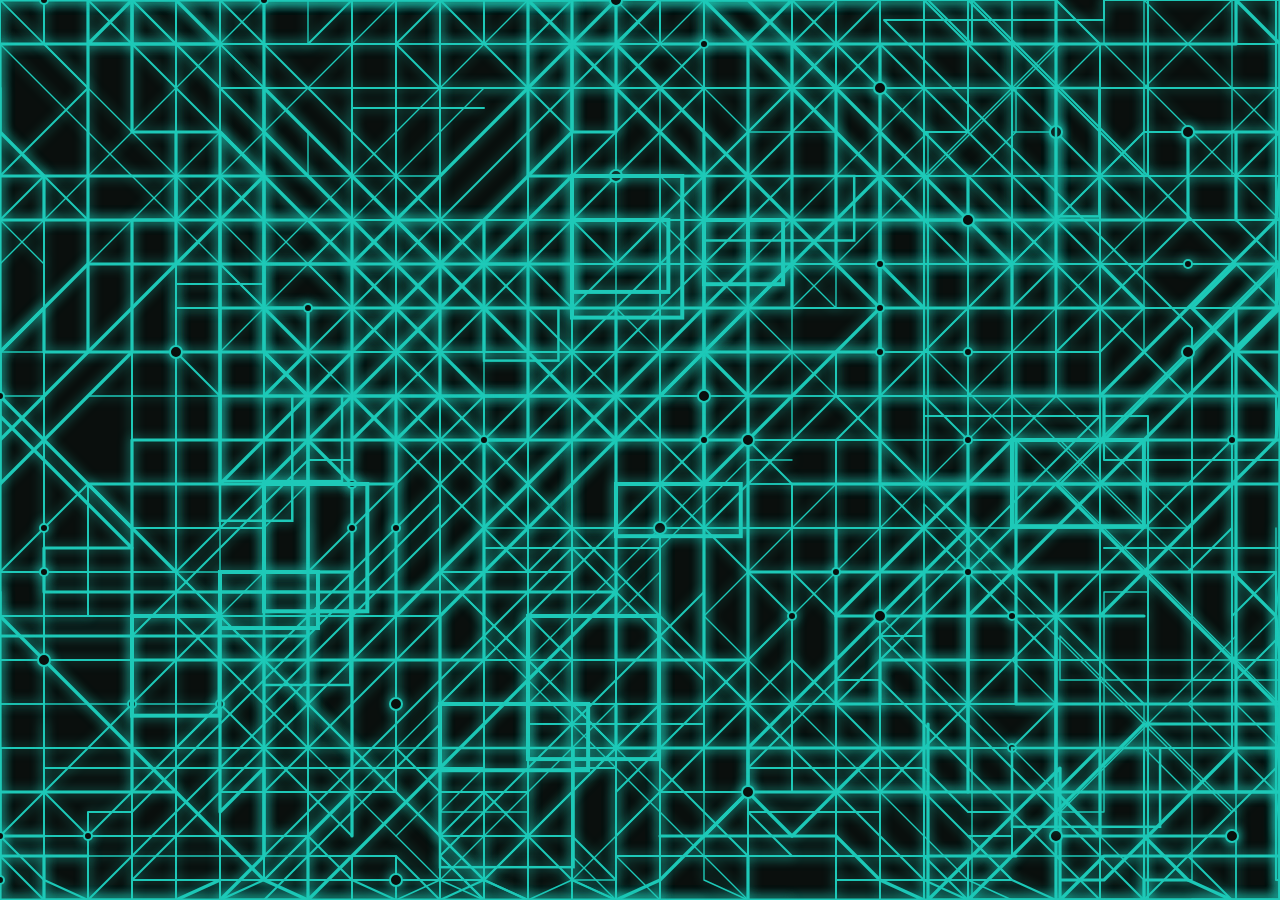
==== commit 9abc8001: "Update index.html" ====
--- a/index.html
+++ b/index.html
@@ -86,8 +86,8 @@
 <script>
 (function () {
   /* ====================== PARÂMETROS ====================== */
-  const NUM_TRACES   = 220;  // densidade de trilhas
-  const NUM_PADS     = 90;
+  const NUM_TRACES   = 150;  // densidade de trilhas
+  const NUM_PADS     = 50;
   const NUM_CHIPS    = 18;
 
   const STEP         = 44;   // tamanho da malha (maior = quadrados maiores)
@@ -143,36 +143,42 @@
   }
 
   function addPath(d, animate=true){
-    const p = document.createElementNS('http://www.w3.org/2000/svg','path');
-    p.setAttribute('d', d);
-    p.setAttribute('class', 'trace');
-
-    // espessuras variadas
-    const sw = Math.random()<.22 ? 3.2 : (Math.random()<.6 ? 2 : 1.4);
-    p.style.strokeWidth = sw;
-    svg.appendChild(p);
-
-    // comprimento real e animação escalonada
-    const len = p.getTotalLength() || 1;
-    const minDur   = parseFloat(getComputedStyle(document.documentElement).getPropertyValue('--min-dur')) || 10;
-    const maxDur   = parseFloat(getComputedStyle(document.documentElement).getPropertyValue('--max-dur')) || 22;
-    const buildWin = parseFloat(getComputedStyle(document.documentElement).getPropertyValue('--build-window')) || 26;
-
-    p.style.setProperty('--len', len);
-    if (animate){
-      const dur   = rnd(minDur, maxDur).toFixed(2)+'s';
-      const delay = rnd(0, buildWin).toFixed(2)+'s';
-      p.style.setProperty('--dur', dur);
-      p.style.setProperty('--delay', delay);
-      p.classList.add(LOOP ? 'loop' : 'grow'); // decide o tipo
-    } else {
-      // se algum dia quiser trilha estática desde o começo:
-      p.style.strokeDasharray = len;
-      p.style.strokeDashoffset = len; // começa escondida
-      // e pode animar depois via JS se precisar
-    }
-    return p;
-  }
+  const p = document.createElementNS('http://www.w3.org/2000/svg','path');
+  p.setAttribute('d', d);
+  p.setAttribute('class', 'trace');
+
+  // espessuras variadas
+  const sw = Math.random()<.22 ? 3.2 : (Math.random()<.6 ? 2 : 1.4);
+  p.style.strokeWidth = sw;
+  svg.appendChild(p);
+
+  // comprimento real e animação escalonada
+  const len = p.getTotalLength() || 1;
+  const minDur   = parseFloat(getComputedStyle(document.documentElement).getPropertyValue('--min-dur')) || 10;
+  const maxDur   = parseFloat(getComputedStyle(document.documentElement).getPropertyValue('--max-dur')) || 22;
+  const buildWin = parseFloat(getComputedStyle(document.documentElement).getPropertyValue('--build-window')) || 26;
+
+  p.style.setProperty('--len', len);
+  if (animate){
+    const dur   = rnd(minDur, maxDur).toFixed(2)+'s';
+    const delay = rnd(0, buildWin).toFixed(2)+'s';
+    p.style.setProperty('--dur', dur);
+    p.style.setProperty('--delay', delay);
+    p.classList.add(LOOP ? 'loop' : 'grow'); // decide o tipo
+  } else {
+    p.style.strokeDasharray = len;
+    p.style.strokeDashoffset = len;
+  }
+
+  // aqui sim: listener pra congelar no fim da animação
+  p.addEventListener("animationend", () => {
+    p.style.animation = "none";
+    p.style.strokeDasharray = p.getTotalLength();
+    p.style.strokeDashoffset = 0;
+  });
+
+  return p;
+}
 
   /* ====================== GERAÇÃO ====================== */
   for (let i=0;i<NUM_TRACES;i++){
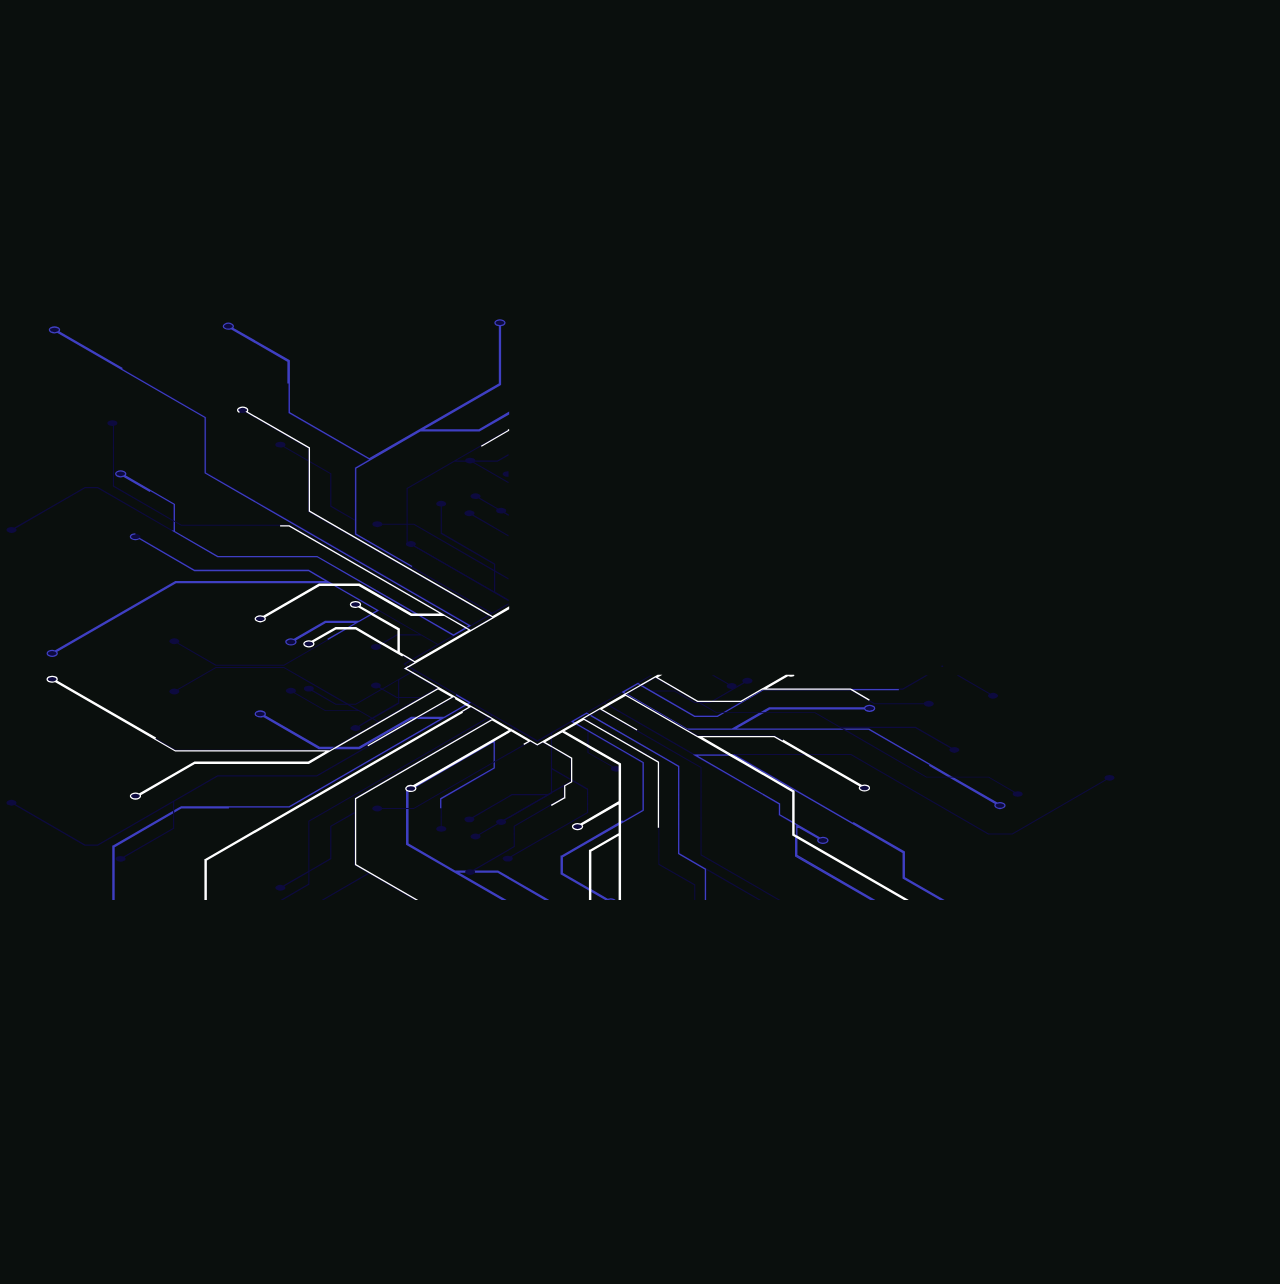
==== commit 996e07d8: "Update index.html" ====
--- a/index.html
+++ b/index.html
@@ -81,7 +81,133 @@
 </style>
 </head>
 <body>
-  <svg id="pcb"></svg>
+  <svg xmlns="http://www.w3.org/2000/svg" xmlns:xlink="http://www.w3.org/1999/xlink"
+     viewBox="0 0 1000 1000">
+    <defs>
+        <linearGradient id="Dégradé_sans_nom_4" x1="397.3" y1="531.55" x2="398.77" y2="531.55"
+                        gradientTransform="matrix(1, 0, 0, -1, 0, 1002)" gradientUnits="userSpaceOnUse">
+            <stop offset="0" stop-color="#f5f5f5" stop-opacity="0.7"/>
+            <stop offset="1" stop-color="#303030" stop-opacity="0.3"/>
+        </linearGradient>
+        <linearGradient id="Dégradé_sans_nom_5" x1="-71.63" y1="1086.96" x2="-71.63" y2="1203.04"
+                        gradientTransform="matrix(0.87, -0.5, 0, -1.15, 202.02, 1691.1)" gradientUnits="userSpaceOnUse">
+            <stop offset="0" stop-color="#3f3fc2"/>
+            <stop offset="0.09" stop-color="#3f3fc2"/>
+            <stop offset="0.69" stop-color="#fff"/>
+        </linearGradient>
+        <linearGradient id="Dégradé_sans_nom_6" x1="-117.26" y1="1087.6" x2="-117.26" y2="1178.79"
+                        xlink:href="#Dégradé_sans_nom_5"/>
+        <linearGradient id="Dégradé_sans_nom_7" x1="-140.02" y1="1086.96" x2="-140.02" y2="1203.04"
+                        xlink:href="#Dégradé_sans_nom_5"/>
+        <linearGradient id="Dégradé_sans_nom_8" x1="-162.84" y1="1087.39" x2="-162.84" y2="1186.68"
+                        xlink:href="#Dégradé_sans_nom_5"/>
+        <linearGradient id="Dégradé_sans_nom_9" x1="3024.62" y1="-260.2" x2="3024.62" y2="-144.13"
+                        gradientTransform="matrix(-0.87, -0.5, 0, -1.15, 2764.57, 1691.1)"
+                        xlink:href="#Dégradé_sans_nom_5"/>
+        <linearGradient id="Dégradé_sans_nom_10" x1="3070.25" y1="-299.23" x2="3070.25" y2="-208.04"
+                        gradientTransform="matrix(-0.87, -0.5, 0, -1.15, 2764.57, 1691.1)"
+                        xlink:href="#Dégradé_sans_nom_5"/>
+        <linearGradient id="Dégradé_sans_nom_11" x1="3093.01" y1="-319.7" x2="3093.01" y2="-203.63"
+                        gradientTransform="matrix(-0.87, -0.5, 0, -1.15, 2764.57, 1691.1)"
+                        xlink:href="#Dégradé_sans_nom_5"/>
+        <linearGradient id="Dégradé_sans_nom_12" x1="56.64" y1="500.45" x2="44.9" y2="595.99"
+                        gradientTransform="matrix(1, 0, 0, -1, 0, 1002)" xlink:href="#Dégradé_sans_nom_5"/>
+        <linearGradient id="Dégradé_sans_nom_13" x1="64.52" y1="585.05" x2="81.08" y2="592.79"
+                        gradientTransform="matrix(1, -0.01, -0.01, -1, -9.3, 1026.18)"
+                        xlink:href="#Dégradé_sans_nom_5"/>
+        <linearGradient id="Dégradé_sans_nom_14" x1="84.31" y1="585.6" x2="114.29" y2="599.6"
+                        gradientTransform="matrix(1, -0.01, -0.01, -1, -9.3, 1026.18)"
+                        xlink:href="#Dégradé_sans_nom_5"/>
+        <linearGradient id="Dégradé_sans_nom_15" x1="-94.51" y1="1086.73" x2="-94.51" y2="1202.81"
+                        xlink:href="#Dégradé_sans_nom_5"/>
+        <linearGradient id="Dégradé_sans_nom_16" x1="3047.49" y1="-280.31" x2="3047.49" y2="-164.24"
+                        gradientTransform="matrix(-0.87, -0.5, 0, -1.15, 2764.57, 1691.1)"
+                        xlink:href="#Dégradé_sans_nom_5"/>
+        <linearGradient id="Dégradé_sans_nom_17" x1="124.16" y1="607.81" x2="154.14" y2="621.82"
+                        gradientTransform="matrix(1, -0.01, -0.01, -1, -9.3, 1026.18)"
+                        xlink:href="#Dégradé_sans_nom_5"/>
+        <linearGradient id="Dégradé_sans_nom_18" x1="144.36" y1="634.38" x2="174.34" y2="648.38"
+                        gradientTransform="matrix(1, -0.01, -0.01, -1, -9.3, 1026.18)"
+                        xlink:href="#Dégradé_sans_nom_5"/>
+        <linearGradient id="Dégradé_sans_nom_19" x1="106.45" y1="579.15" x2="118.92" y2="584.97"
+                        gradientTransform="matrix(1, -0.01, -0.01, -1, -9.3, 1026.18)"
+                        xlink:href="#Dégradé_sans_nom_5"/>
+        <linearGradient id="Dégradé_sans_nom_20" x1="3072.39" y1="-464.37" x2="3072.39" y2="-403.73"
+                        gradientTransform="matrix(-0.87, -0.5, 0, -1.15, 3394.98, 1691.1)"
+                        xlink:href="#Dégradé_sans_nom_5"/>
+        <linearGradient id="Dégradé_sans_nom_21" x1="3049.57" y1="-465.06" x2="3049.57" y2="-377.24"
+                        gradientTransform="matrix(-0.87, -0.5, 0, -1.15, 3394.98, 1691.1)"
+                        xlink:href="#Dégradé_sans_nom_5"/>
+        <linearGradient id="Dégradé_sans_nom_22" x1="3026.76" y1="-464.82" x2="3026.76" y2="-386.44"
+                        gradientTransform="matrix(-0.87, -0.5, 0, -1.15, 3394.98, 1691.1)"
+                        xlink:href="#Dégradé_sans_nom_5"/>
+        <linearGradient id="Dégradé_sans_nom_23" x1="-119.4" y1="924.34" x2="-119.4" y2="984.97"
+                        gradientTransform="matrix(0.87, -0.5, 0, -1.15, 832.43, 1691.1)"
+                        xlink:href="#Dégradé_sans_nom_5"/>
+        <linearGradient id="Dégradé_sans_nom_24" x1="-96.59" y1="903.81" x2="-96.59" y2="991.64"
+                        gradientTransform="matrix(0.87, -0.5, 0, -1.15, 832.43, 1691.1)"
+                        xlink:href="#Dégradé_sans_nom_5"/>
+        <linearGradient id="Dégradé_sans_nom_25" x1="2831.03" y1="306.18" x2="2821.63" y2="382.71"
+                        gradientTransform="translate(3597 1002) rotate(180)" xlink:href="#Dégradé_sans_nom_5"/>
+        <linearGradient id="Dégradé_sans_nom_26" x1="2830.12" y1="346.86" x2="2846.68" y2="354.59"
+                        gradientTransform="translate(3606.3 1026.18) rotate(-179.43)" xlink:href="#Dégradé_sans_nom_5"/>
+        <linearGradient id="Dégradé_sans_nom_27" x1="2849.94" y1="347.34" x2="2879.92" y2="361.34"
+                        gradientTransform="translate(3606.3 1026.18) rotate(-179.43)" xlink:href="#Dégradé_sans_nom_5"/>
+        <linearGradient id="Dégradé_sans_nom_28" x1="2872.09" y1="340.88" x2="2884.56" y2="346.7"
+                        gradientTransform="translate(3606.3 1026.18) rotate(-179.43)" xlink:href="#Dégradé_sans_nom_5"/>
+        <radialGradient id="Dégradé_sans_nom" cx="-64.97" cy="1869.29" r="504.98"
+                        gradientTransform="matrix(0.72, 0, 0, -0.45, 702.38, 1207.55)" gradientUnits="userSpaceOnUse">
+            <stop offset="0" stop-color="#14253a" stop-opacity="0.3"/>
+            <stop offset="0.14" stop-color="#192a3f" stop-opacity="0.31"/>
+            <stop offset="0.27" stop-color="#2a394c" stop-opacity="0.34"/>
+            <stop offset="0.41" stop-color="#455363" stop-opacity="0.38"/>
+            <stop offset="0.55" stop-color="#6c7684" stop-opacity="0.45"/>
+            <stop offset="0.69" stop-color="#9da4ad" stop-opacity="0.53"/>
+            <stop offset="0.82" stop-color="#d9dcdf" stop-opacity="0.64"/>
+            <stop offset="0.9" stop-color="#fff" stop-opacity="0.7"/>
+        </radialGradient>
+        <linearGradient id="Dégradé_sans_nom_2" x1="443.16" y1="829.82" x2="874.22" y2="437.05"
+                        gradientTransform="matrix(1, 0, 0, -1, 0, 1002)" gradientUnits="userSpaceOnUse">
+            <stop offset="0" stop-color="#f5f5f5" stop-opacity="0.7"/>
+            <stop offset="1" stop-color="#0d0a3f" stop-opacity="0.3"/>
+        </linearGradient>
+        <linearGradient id="Dégradé_sans_nom_3" x1="397.3" y1="635.5" x2="915.3" y2="635.5"
+                        gradientTransform="matrix(1, 0, 0, -1, 0, 1002)" gradientUnits="userSpaceOnUse">
+            <stop offset="0" stop-color="#f5f5f5" stop-opacity="0.5"/>
+            <stop offset="1" stop-color="#0d0a3f" stop-opacity="0.3"/>
+        </linearGradient>
+        <clipPath id="clip-path">
+            <polygon points="431.1 561.4 406.8 575.4 310.4 519.7 310.4 412.6 431.1 482.3 431.1 561.4" fill="none"/>
+        </clipPath>
+    </defs>
+    <g id="circuits">
+        <g id="circuits-2">
+            <g id="blue">
+                <path d="M386.9,462.6l-1-.6-61.8-35.7c1.2-.8,1.1-2.1-.3-2.9a5.9,5.9,0,0,0-5.2-.2l-.4.2-.5.3c-1,.9-.8,2.1.5,2.9a6.19,6.19,0,0,0,5,.3h.1l74,42.8v-1ZM370.5,361.1a.78.78,0,0,0,.4-.4,1.2,1.2,0,0,0,.4-.9c0-.6-.4-1.1-1.2-1.6a6.83,6.83,0,0,0-5.6,0,2.08,2.08,0,0,0-1.1,1.6,1.62,1.62,0,0,0,.3.9,2.83,2.83,0,0,0,.8.7,5.81,5.81,0,0,0,5,.2l27.8,16v-1Zm18.6,36.1-14.3-8.3c1-.9.9-2.1-.5-2.8a6.08,6.08,0,0,0-5.6,0c-1.5.8-1.5,2.2,0,3.2a6.7,6.7,0,0,0,5.2.1l14.3,8.3,5.5,3.1,3.6,2.1v-1Zm-19.2,5a1.5,1.5,0,0,0-.4-2.8,5.88,5.88,0,0,0-5.5,0c-1.6.8-1.6,2.3,0,3.2a5.59,5.59,0,0,0,4.9.2l28.4,16.3v-1Zm17,43.5-1-.6-62.4-36H298.7a3,3,0,0,0-1.1-1.2,6.83,6.83,0,0,0-5.6,0c-1.5,1-1.5,2.4,0,3.3a6.83,6.83,0,0,0,5.6,0,2.51,2.51,0,0,0,1.1-1.2h24.5l62.7,36.2,1,.6,10.4,6v-1ZM869.6,606.1a6.08,6.08,0,0,0-5.6,0c-1.3.7-1.5,2-.4,2.9l-72.9,42.1H772.4L665,589.1H542.4l-66.7-38.5-.9-.5-2.1-1.2,13.2-7.7,2.1,1.3,48.4,27.9H678.5l62.8,36.4,1.5.8L778,627.9c-1.1.9-.9,2.2.4,3a6.08,6.08,0,0,0,5.6,0c1.5-.9,1.5-2.4,0-3.2a6.19,6.19,0,0,0-5-.3l-34.4-19.8-1.5-.8-64.3-37.1H573.7l21.4-12.4,1.5-.8,4.6-2.7h74.3a2.73,2.73,0,0,0,1,1.2,6.42,6.42,0,0,0,5.7,0c1.5-.9,1.5-2.4,0-3.2a6.42,6.42,0,0,0-5.7,0,1.93,1.93,0,0,0-1,1.2H601l-6.1,3.5-1.5.8L572,569.6H536.7l-46.9-27.1-.9-.5-2.2-1.3,11.7-6.7,2.1,1.3.9.5,41.2,23.8h17.9l4.2-2.4,1.4-.8L596,539.1l.5-.3H705.4L725,527.5h-1.8l-18,10.4H596.3l-18.5,10.7-13.4,7.8-1.4.8-2.8,1.6H542.9l-32.1-18.5h16.1l15.5,9h12.3l1.1-.7,1.5-.8,24.3-14.1a6.87,6.87,0,0,0,5.1-.2c1.6-1,1.6-2.4,0-3.3a6.83,6.83,0,0,0-5.6,0c-1.4.8-1.5,2.1-.4,3l-5.2,3-3.5,2-16.4,9.6-1.2.6H542.7l-15.5-9H509.3l-7.1-4.1-.9-.5-2.1-1.3,10.4-6h-1.5l-88.2,50.9L319.6,520.6l-.9-.5-2-1.2,4.5-2.6.8-.5L364.9,491l.9-.5,16.1-9.2.9-.6,14.5-8.4v-1l-12.8,7.4L277.9,417.2V365.7l50.3-29.1h46.3l22.8-13.1v-1.1l-23,13.4H329.6l61.2-35.3.2-.2V254.4a5.94,5.94,0,0,0,2.3-.6c1.6-.9,1.6-2.3,0-3.2a5.88,5.88,0,0,0-5.5,0c-1.5.9-1.5,2.3,0,3.2a6.43,6.43,0,0,0,2.4.6v45.4L288.5,358.5,226,322.4V281.8l-44.5-25.6c1.2-.9,1-2.1-.3-2.9a5.6,5.6,0,0,0-5.6,0c-1.5.9-1.5,2.3,0,3.1a5.49,5.49,0,0,0,5,.3L225,282.3v40.6L287.6,359l-10.4,6h-.3v40.6l-18-10.4V369.9L241.7,360l-1-.6-18.4-10.6c1.1-.9,1-2.1-.4-3a6.83,6.83,0,0,0-5.6,0c-1.6.9-1.6,2.4,0,3.3a6.5,6.5,0,0,0,5.1.1l19.3,11.2,1,.6,16.3,9.4v25.4l18.9,10.9v11l106.6,61.5-1.7,1-.9.5-13,7.6L161.2,368.9V325.7L45.7,259c1.2-.8,1-2.1-.3-2.9a7.07,7.07,0,0,0-5.7,0c-1.5.9-1.5,2.3,0,3.2a6.1,6.1,0,0,0,5.1.2l115.5,66.7v43.3L367,488.8l-2.1,1.2-.8.5-9.8,5.7-26.9-15.5-1.6-.9-78.1-45H170.1L135.9,415h.3V394L97.4,371.5c1.2-.8,1.1-2.1-.4-2.9a5.88,5.88,0,0,0-5.5,0c-1.5.9-1.5,2.3,0,3.2a5.81,5.81,0,0,0,5,.2l38.7,22.4v20L76.5,380.5H66.3l-55,31.7a5.81,5.81,0,0,0-5,.2c-1.6.9-1.6,2.4,0,3.2a5.88,5.88,0,0,0,5.5,0c1.4-.7,1.6-1.9.4-2.8l54.3-31.4h9.7l93.6,54h77.6l76.7,44.4,1.6.9,27.6,16-11.2,6.5-79.5-46-1.6-.9-19.6-11.4H152.3l-42.8-24.8c.5-.7.2-1.7-.9-2.4a6.08,6.08,0,0,0-5.6,0c-1.5.9-1.5,2.4,0,3.2a6.08,6.08,0,0,0,5.6,0l.3-.2,43.1,25h89l14.9,8.7H137.1L43,508.6a6.61,6.61,0,0,0-5,.2c-1.5,1-1.5,2.4,0,3.2a6.08,6.08,0,0,0,5.6,0c1.3-.7,1.5-2,.3-2.9l93.4-53.9H257.4l1.9,1.1,1.6.9L295.1,477l-4.2,2.4-.8.5-9.8,5.6H254.1l-24.6,14.1a6.19,6.19,0,0,0-5,.3c-1.6.8-1.6,2.3,0,3.2a6.08,6.08,0,0,0,5.6,0c1.3-.8,1.5-2,.4-3l23.8-13.8h24.5l-7,4.1-1.4.8-48.7,28.1H168.9l-29.5-17c1.1-.8.9-2.1-.4-2.9a6.08,6.08,0,0,0-5.6,0c-1.5.9-1.5,2.3.1,3.2a5.81,5.81,0,0,0,5,.2l30,17.3h53.4l50.3-29,1.4-.8,17.3-10,.9-.5,4.1-2.4,31.6,18.1H310.1l-11.5,6.7-.8.5-1.7.9a6.71,6.71,0,0,0-5.2.2c-1.5.9-1.5,2.4,0,3.2a6.08,6.08,0,0,0,5.6,0c1.3-.8,1.5-2,.4-2.9l1.7-.9.9-.5,10.8-6.3h18.8l12.3,7.2-20.2,11.6-.9.5-4.6,2.7-.7.4,2.9,1.7.8.4,4.5,2.7-2,1.1-.9.6-21.7,12.5-.9.5-19.9,11.5H262.5l-18-10.5c1-.9,1-2.1-.5-2.9a5.88,5.88,0,0,0-5.5,0c-1.5.9-1.5,2.3,0,3.2a6.1,6.1,0,0,0,5.1.2l18.6,10.8H278l20.6-11.9.9-.5,11.5-6.7v17.4l-20.2,11.7-.8.4-10,6a5.49,5.49,0,0,0-5,.3c-1.6.8-1.6,2.3,0,3.1a5.42,5.42,0,0,0,5.5,0,1.6,1.6,0,0,0,.4-2.9l10-5.7.8-.5,20-11.5h.2V531.2l9.2-5.4.9-.5,2-1.1,42.9,24.7-2,1.2-.8.5-17,9.8H321.3l-40.8,23.5H249.6l-43.1-24.8c1.1-.9,1-2.1-.4-3a6.6,6.6,0,0,0-5.5,0c-1.6,1-1.6,2.4,0,3.3a6.71,6.71,0,0,0,5,.2l43.6,25.2h31.5l40.8-23.6h24.1L226,630.3H141.6l-5.5,3.1-.9.6L88.5,661h-.3v47.2a5.2,5.2,0,0,0-3.2.7c-1.5.9-1.5,2.3,0,3.1a5.6,5.6,0,0,0,5.6,0c1.5-.8,1.5-2.2,0-3.1a4.54,4.54,0,0,0-1.5-.6V661.6L135.2,635l.9-.6,5.7-3.3h84.5l138.7-80,.8-.5,2-1.2,16.1,9.3-2,1.2-.8.5-140,80.8h-.2v49.3L192,718.9a6.1,6.1,0,0,0-5.1.2c-1.5.9-1.5,2.3,0,3.2a5.88,5.88,0,0,0,5.5,0c1.4-.8,1.6-2,.4-2.9l48.7-28.1.2-.2V641.8l140.2-80.9.9-.5,2-1.2,16.8,9.7-2,1.2-81.7,47.2h-.2v42.3l144,83.2c-1,.8-.9,2.1.4,2.9a6.08,6.08,0,0,0,5.6,0c1.5-.9,1.5-2.4,0-3.2a5.88,5.88,0,0,0-5-.3L356.9,681.3h31.8l57,33c-1.1.9-1,2.1.4,2.9a6.08,6.08,0,0,0,5.6,0c1.5-.9,1.5-2.3,0-3.2a6.1,6.1,0,0,0-5.1-.2L389,680.5H355.3l-36.6-21.2V618h.1l5.5-3.2L386.1,579v21l-41.6,23.9-.2.2v21.2a8.39,8.39,0,0,0-2.3.6c-1.6,1-1.6,2.4,0,3.3a6.6,6.6,0,0,0,5.5,0c1.6-.9,1.6-2.3,0-3.3a6.43,6.43,0,0,0-2.4-.6V624.6l41.5-23.9.3-.2v-22l12.8-7.4.8-.5,2-1.1,17.1,10h.3l10.5-6.1v45.9l-36.6,21.1c-.1,0-.2,0-.2-.1a6,6,0,0,0-4.9.4c-1.3.7-1.4,1.8-.5,2.7l.5.4.3.2a5.8,5.8,0,0,0,5.3-.2c1.4-.8,1.5-2.1.4-2.9l36.4-21h.2V601.2l14.5,8.3.8.5,12,6.9v17.7L398.9,669a6.18,6.18,0,0,0-5,.2c-1.6.9-1.6,2.3,0,3.2a5.88,5.88,0,0,0,5.5,0c1.4-.8,1.6-2,.5-3l59.4-34.3h.2V616.3l-12.9-7.5-.8-.4L431.3,600V572.8l14.8-8.6,2.2,1.2.9.5,9.7,5.6v16.6l19.1,11c-1.1,1-1,2.2.5,3.1a6.52,6.52,0,0,0,5.3.1h.3l.6-.5a1.49,1.49,0,0,0,.19-2.11,1.7,1.7,0,0,0-.19-.19l-.6-.5h-.3a6.2,6.2,0,0,0-4.8-.1l-19.2-11.1V572l41.8,24.2v36.3l-16.9,9.8-.9.6-45.2,26h-.2v13.8l22.2,12.7.9.6,12.5,7.2c-1.1.9-1,2.1.4,3a6.83,6.83,0,0,0,5.6,0c1.5-.9,1.5-2.4,0-3.3a6.87,6.87,0,0,0-5.1-.2L461.5,695l-.9-.5-21.3-12.3V669.5l44.5-25.6.9-.5,17.6-10.2.2-.2V595.7l-52.4-30.3-.9-.5-2.1-1.2,11.2-6.5,2.1,1.2.9.5,68.9,39.8v68.2L551.1,679v62.8l86.1,49.7c-.7.8-.3,1.8.9,2.4a5.88,5.88,0,0,0,5.5,0c1.6-.8,1.6-2.3,0-3.2a5.88,5.88,0,0,0-5.5,0l-.2.2L552,741.3V679.6L735.1,785.4c-1.1.9-1,2.1.5,2.9a6.08,6.08,0,0,0,5.6,0c1.5-.8,1.5-2.3,0-3.2a6.87,6.87,0,0,0-5.1-.2L531,666.5V598.3l-68.9-39.8-1-.5-2-1.2,12.7-7.4,2.1,1.2.9.5,67,38.7-.2.4,66.5,38.4v8.5l11.3,6.5.9.5,1.3.7v24.1l99.3,57.2c-1.1.8-.9,2.2.4,2.9a5.6,5.6,0,0,0,5.6,0c1.5-.8,1.5-2.3,0-3.1a5.49,5.49,0,0,0-5-.3l-99.4-57.3v-23l17.1,9.8c-1,1-1,2.2.5,3.1a6.83,6.83,0,0,0,5.6,0c1.5-1,1.5-2.4,0-3.3a6.1,6.1,0,0,0-5.1-.2L620.3,643l-.9-.5-10.4-6V628l-65.9-38.1h30.6l131.9,76.2V686L758,716.2c-1.2.9-1.1,2.2.3,3a5.88,5.88,0,0,0,5.5,0c1.6-.9,1.6-2.4,0-3.2a5.81,5.81,0,0,0-5-.3l-52.3-30.2V665.6L575.4,589.9h89.3l107.3,62h19l73.5-42.5a5.69,5.69,0,0,0,5.1-.2C871.1,608.4,871.1,606.9,869.6,606.1ZM737,520.5l-.9-.5-.9.5,1,.6Z"
+                      stroke="#3f3fc2" fill="#0D0A3F" stroke-dashoffset="100%">
+                    <animate
+                            attributeName="stroke-dasharray"
+                            dur="20s"
+                            values="80%;120%;80%"
+                            repeatCount="indefinite"
+                    />
+                </path>
+            </g>
+            <g id="white">
+                <path d="M393.9,368.7c-1.6.9-1.6,2.3,0,3.1a5.67,5.67,0,0,0,3.4.7v-4.4A6.53,6.53,0,0,0,393.9,368.7Zm.7,31.6a1.61,1.61,0,0,0,.58-2.19,1.63,1.63,0,0,0-.88-.71,5.9,5.9,0,0,0-5.2-.2l-.4.2-.5.3c-1,.8-.8,2,.5,2.9a6.71,6.71,0,0,0,5,.2h0l3.6,2.1v-1.1Zm2.7-65-79.5,45.9h-.2v42.3h.1l5.5,3.2,74.1,42.7v-1l-10.4-6v-22l-41.7-24.1V395.8a6.15,6.15,0,0,0,2.3-.7c1.5-.8,1.5-2.2,0-3.2a6.08,6.08,0,0,0-5.6,0c-1.5,1-1.5,2.4,0,3.2a6.71,6.71,0,0,0,2.4.7V417l41.6,24.1v21l-67.3-38.9h-.1V381.8L355,360.7h33.7l8.6-4.9v-1.1l-8.8,5.1H356.6l40.7-23.5Zm0,134.3h0l1.5.8Zm177.1,64.8a5.88,5.88,0,0,0-5-.3l-11.5-6.6h-1.8l12.4,7.1c-1.2.9-1,2.2.4,3a5.65,5.65,0,0,0,3.1.6,6.43,6.43,0,0,0,2.4-.6,2.08,2.08,0,0,0,1.1-1.4A1.71,1.71,0,0,0,574.4,534.4Zm204.1,7.5a5.59,5.59,0,0,0-4.9-.2l-24.5-14.2h-1.8l25.4,14.7c-1.2.9-1.1,2.1.3,2.9a5.88,5.88,0,0,0,5.5,0C780.1,544.2,780.1,542.8,778.5,541.9Zm-43.3-21.4,1,.6.8-.6-.9-.5Zm62.7,98.2a6.5,6.5,0,0,0-5.1-.1l-20.3-11.8H724l-62.9-36.4-1.5-.8-1.6-.9h57l27.5,15.8c-1.2.8-1,2.1.3,2.9a5.6,5.6,0,0,0,5.6,0c1.5-.9,1.5-2.3,0-3.1a5.49,5.49,0,0,0-5-.3l-28.1-16.2H656.5l-19.7-11.4H560l-12.3-7.1-1.2-.7h32.8l16.4-9.5H664l19,11.1h38.7a3,3,0,0,0,1.1,1.2,6.08,6.08,0,0,0,5.6,0c1.5-.9,1.5-2.3,0-3.2a6.08,6.08,0,0,0-5.6,0,2.13,2.13,0,0,0-1.1,1.2H683.4l-18.2-10.6-.9-.5h-67l.5-.3,17.9-10.3a5.91,5.91,0,0,0,4.7-.1h-6.3l-35.2,20.3H545l-32.2-18.7,2.8-1.6h-1.7l-12.6,7.3-.8.5L488.9,542l-.9.5-13.2,7.6-.9.5L461.1,558l-.7.4-11.2,6.5-.9.5-17,9.8-.9.5-10.6,6.1-19.3-11.2-.9-.5h0l-.2-.2h-.2l-16.4-9.5-.9-.5-16.1-9.3-.9-.5L322,525.3l-.8-.5-4.6-2.6,2.1-1.2.9-.4,77.7-44.9v-1.1l-12.5,7.3-2-1.2-1-.5L241.7,399.3V349.9l-49-28.2c1.2-.8,1-2.1-.3-2.9a6.08,6.08,0,0,0-5.6,0c-1.6.9-1.6,2.3,0,3.2a5.81,5.81,0,0,0,5,.2l48.9,28.2v49.4l140.2,80.9,1,.6,1.9,1.1-16,9.3-2-1.2-.9-.5-17.7-10.2L226.3,410H141.8l-5.6-3.2-1-.6L89.1,379.5V332.7l1.5-.5c1.5-.9,1.5-2.4,0-3.3a6.6,6.6,0,0,0-5.5,0c-1.6.9-1.6,2.4,0,3.3a6.61,6.61,0,0,0,3.1.6V380l47,27.2,1,.5,5.3,3.1H226l119.4,69H321.5l-40.7-23.4H249.3l-43.7,25.2a5.81,5.81,0,0,0-5,.2c-1.6,1-1.6,2.4,0,3.2a5.88,5.88,0,0,0,5.5,0c1.3-.7,1.5-2,.4-2.9l43-24.8h31l40.7,23.4H347l17.1,9.8.8.5,2,1.2L324,517l-2-1.2-.8-.5-9.3-5.4V491.4l-20.1-11.5-.9-.5-10-5.8c1.1-.9,1-2.2-.4-3a6.6,6.6,0,0,0-5.5,0c-1.6.9-1.6,2.3,0,3.3a6.22,6.22,0,0,0,5,.1l10.1,5.9.8.5L311,491.9v17.5l-11.5-6.6-.9-.5-20.5-11.9H262.3l-18.7,10.7a6.51,6.51,0,0,0-5.1.3c-1.5.9-1.5,2.3,0,3.2a6.08,6.08,0,0,0,5.6,0c1.3-.8,1.5-2,.3-3l18.2-10.4h15.1l20.1,11.6.8.5,21.7,12.5.9.5,2,1.2-4.5,2.6-.8.5-2.3,1.3-.7.3,5.4,3.2.8.4,20.1,11.7-12.3,7.1H310.3l-10.8-6.2-.9-.5-1.7-1c1-.9.8-2.1-.4-2.9a5.88,5.88,0,0,0-5.5,0c-1.6.9-1.6,2.3,0,3.2a6,6,0,0,0,5.1.2l1.6,1,.9.5,11.3,6.5h17.4l-31.4,18.2-4.2-2.4-.9-.5-17.2-10-1.6-.9L221.9,521H168.6l-30.1,17.4a6.5,6.5,0,0,0-5.1.2c-1.5.9-1.5,2.3,0,3.2a6.08,6.08,0,0,0,5.6,0c1.3-.8,1.5-2.1.4-3l29.4-17h52.9L270.3,550l1.6.9,6.8,3.9H254.3L230.4,541a1.59,1.59,0,0,0,.52-2.2,1.61,1.61,0,0,0-.92-.7,5.42,5.42,0,0,0-5.5,0c-1.6.8-1.6,2.2,0,3.1a5.81,5.81,0,0,0,5,.2L254,555.5h26.3l9.7,5.6.9.6,4.2,2.4-34.3,19.7-1.6.9-1.7,1H137.3L44,531.9c1-.9.9-2-.4-2.9a6.83,6.83,0,0,0-5.6,0c-1.6.9-1.6,2.4,0,3.3a6.41,6.41,0,0,0,5.1.1L137,586.7H255.9L241,595.4H152.1l-43.3,24.9h-.2a5.88,5.88,0,0,0-5.5,0c-1.6.9-1.6,2.3,0,3.2a5.88,5.88,0,0,0,5.5,0c1.1-.7,1.4-1.7.8-2.5l42.9-24.7h88.9L261,584.8l1.6-.9L342.2,538l11.3,6.5-27.6,15.9-1.4.8-77.1,44.5H169.9L76.2,659.8H66.5L12.2,628.4c1.1-.9,1-2.1-.5-2.9a6.6,6.6,0,0,0-5.5,0c-1.5.9-1.5,2.4,0,3.3a6.22,6.22,0,0,0,5,.1l54.9,31.8H76.4l58.8-33.9v20L96.5,669.2a6.1,6.1,0,0,0-5.1.2c-1.5.9-1.5,2.3,0,3.1a5.6,5.6,0,0,0,5.6,0c1.4-.7,1.5-1.9.4-2.8l38.5-22.3h.2v-21h-.2l34.2-19.7h77.5l78.5-45.4,1.4-.8L354.3,545l9.8,5.7.9.5,1.9,1.1L160.5,671.5h-.3v43.3L44.8,781.6a6.5,6.5,0,0,0-5.1.2c-1.5.9-1.5,2.3,0,3.1a5.6,5.6,0,0,0,5.6,0,1.6,1.6,0,0,0,.4-2.9l115.2-66.4.2-.2V672.1L367.9,552.8l13.2,7.6.8.5,1.7.9L277.1,623.3h-.2v11.1L258,645.3v25.3L241.7,680l-.8.5-19.7,11.3a5.59,5.59,0,0,0-4.9.2c-1.6.9-1.6,2.4,0,3.2a5.88,5.88,0,0,0,5.5,0c1.4-.7,1.6-2,.4-2.8l18.7-10.8.8-.5,16.9-9.8.3-.2V645.8l18-10.3V676l10.6,6.1-62.2,36h-.2v40.5l-44.5,25.7a7.51,7.51,0,0,0-5.1.2c-1.5.9-1.5,2.4,0,3.3a6.83,6.83,0,0,0,5.6,0c1.4-.9,1.6-2.1.5-3l44.1-25.5.2-.2V718.7l62.5-36L390,741.3v45.4a10.12,10.12,0,0,0-2.3.6c-1.5.9-1.5,2.3,0,3.2a6.08,6.08,0,0,0,5.6,0c1.5-.9,1.5-2.3,0-3.2a8.39,8.39,0,0,0-2.3-.6V740.8l-61.4-35.4h44.5l36,20.7c-1.1.9-1,2.2.4,3a6.08,6.08,0,0,0,5.6,0c1.6-.9,1.6-2.3,0-3.2a6.1,6.1,0,0,0-5.1-.2l-36.5-21.2H328.1l-50.3-29V623.9l106.6-61.6,14.1,8.1L322.9,614a5.89,5.89,0,0,0-4.7.4c-1.4.8-1.5,2.1-.4,3a.48.48,0,0,0,.4.2l.6.3a6.19,6.19,0,0,0,5-.3c1.2-.8,1.4-2,.5-2.9l-.4-.2,75.4-43.6.4.2,13.8,8-26.6,15.3-.8.4-62.9,36.4H298.7a3.94,3.94,0,0,0-1.1-1.2,6.83,6.83,0,0,0-5.6,0c-1.6,1-1.6,2.4,0,3.2a6.08,6.08,0,0,0,5.6,0,2.07,2.07,0,0,0,1-1.1h24.7l62.8-36.3.8-.4,27.4-15.8,5.4,3.1h.1l4.3-2.5,6.3,3.7.9.4,14.5,8.4v17.4l-14.5,8.3-.9.5-2.5,1.5H399.8L369,638.3a6.1,6.1,0,0,0-5.1.2c-1.5.9-1.5,2.3,0,3.2a6.08,6.08,0,0,0,5.6,0c1.4-.8,1.5-2,.4-2.9l30.2-17.5h26.4l-32.9,19-5.4,3.1-14.3,8.3a5.69,5.69,0,0,0-5.1.2c-1.6.8-1.6,2.3,0,3.2a5.88,5.88,0,0,0,5.5,0c1.3-.8,1.5-2.1.5-2.9L389,644l42.3-24.4,9-5.2v8.3l-38.8,22.4-.2.2v15.9l-31.7,18.3a6.1,6.1,0,0,0-5.1.2,1.88,1.88,0,0,0-.8.7,1.62,1.62,0,0,0-.3.9,1.92,1.92,0,0,0,1.1,1.6,5.88,5.88,0,0,0,5.5,0,1.89,1.89,0,0,0,1.2-1.6,1.62,1.62,0,0,0-.3-.9l-.4-.4L402,661.7h.2V645.8l38.7-22.5h.3v-9.4l5.2-3,.2-.2V592.3l-15.3-8.9-.9-.5-5.4-3.1,5.4-3.1.9-.5,8-4.6,19.6,11.3.9.6,24,13.8v29l-30.4,17.6a5.88,5.88,0,0,0-5,.3c-1.5.8-1.5,2.2,0,3.2a6.08,6.08,0,0,0,5.6,0c1.3-.9,1.5-2.1.3-3l29.5-17v23.8l-23,13.2h-.2V709a6.82,6.82,0,0,0-2.4.5c-1.5,1-1.5,2.4,0,3.2a6.42,6.42,0,0,0,5.7,0c1.5-.8,1.5-2.2,0-3.2a6.82,6.82,0,0,0-2.4-.5V665l22.3-12.8V729a5,5,0,0,0-2.4.6c-1.5.9-1.5,2.4,0,3.2a6.08,6.08,0,0,0,5.6,0c1.5-.8,1.5-2.3,0-3.2a4.62,4.62,0,0,0-2.3-.6V596.8l-24.9-14.4-.9-.5-18.7-10.8,9-5.2.9-.5,6.1-3.5,58.2,33.6v80l28,16.1v30.1l8.7,5,.9.6,15,8.6a1.59,1.59,0,0,0-.52,2.2,1.61,1.61,0,0,0,.92.7,6.08,6.08,0,0,0,5.6,0c1.5-.8,1.5-2.2,0-3.2a6.1,6.1,0,0,0-5.1-.2L552,726.2l-.9-.5-7.9-4.5V691.1L515.1,675V595L457,561.4l4.3-2.5.8-.4,6.7-3.9,78.5,45.3v68.2L617,708.4c-1.2.8-1,2.1.3,2.9a6.08,6.08,0,0,0,5.6,0c1.6-.9,1.6-2.3,0-3.2a5.81,5.81,0,0,0-5-.2l-69.8-40.3V599.4l-78.5-45.3,5.2-3,.9-.5,13.1-7.5,79.7,46,1.5.8,49.4,28.6v34l2.2,1.2.9.5,106.4,61.4c-1.1,1-1,2.2.4,3a6.08,6.08,0,0,0,5.6,0c1.5-.9,1.5-2.3,0-3.2a6.51,6.51,0,0,0-5.1-.3L622.5,653.2l-.9-.4-1.3-.8V618l-48.4-28.1-1.5-.8-23.5-13.6H605l23.6,13.6,1.4.8,42.2,24.4c-1.2.8-1.1,2.1.4,2.9a5.88,5.88,0,0,0,5.5,0c1.6-.9,1.6-2.3,0-3.2a5.59,5.59,0,0,0-4.9-.2l-41.4-23.9-1.4-.8-25.1-14.5H545.4l-7.3-4.2-48.4-27.9h.1l11.6-6.7.8-.5,9.7-5.6,32.6,18.7,1.4.9,13.7,7.8h76.8l21.5,12.4,1.4.8,64.3,37.2h48.6L791.9,619c-1.1.9-1,2.1.4,2.9a6.83,6.83,0,0,0,5.6,0C799.4,621.1,799.4,619.7,797.9,618.7ZM545,547.8l-32.2-18.7,2.8-1.6h-1.7l-12.6,7.3-.8.5.9.5.8-.5,9.7-5.6,32.6,18.7h9.9l1.2-.6Z"
+                      fill="#0D0A3F" stroke="#FFF" stroke-dashoffset="100%">
+                    <animate
+                            attributeName="stroke-dasharray"
+                            dur="20s"
+                            values="80%;120%;80%"
+                            repeatCount="indefinite"
+                    />
+                </path>
+            </g>
+        </g>
+    </g>
+
+</svg>
 
 <script>
 (function () {
